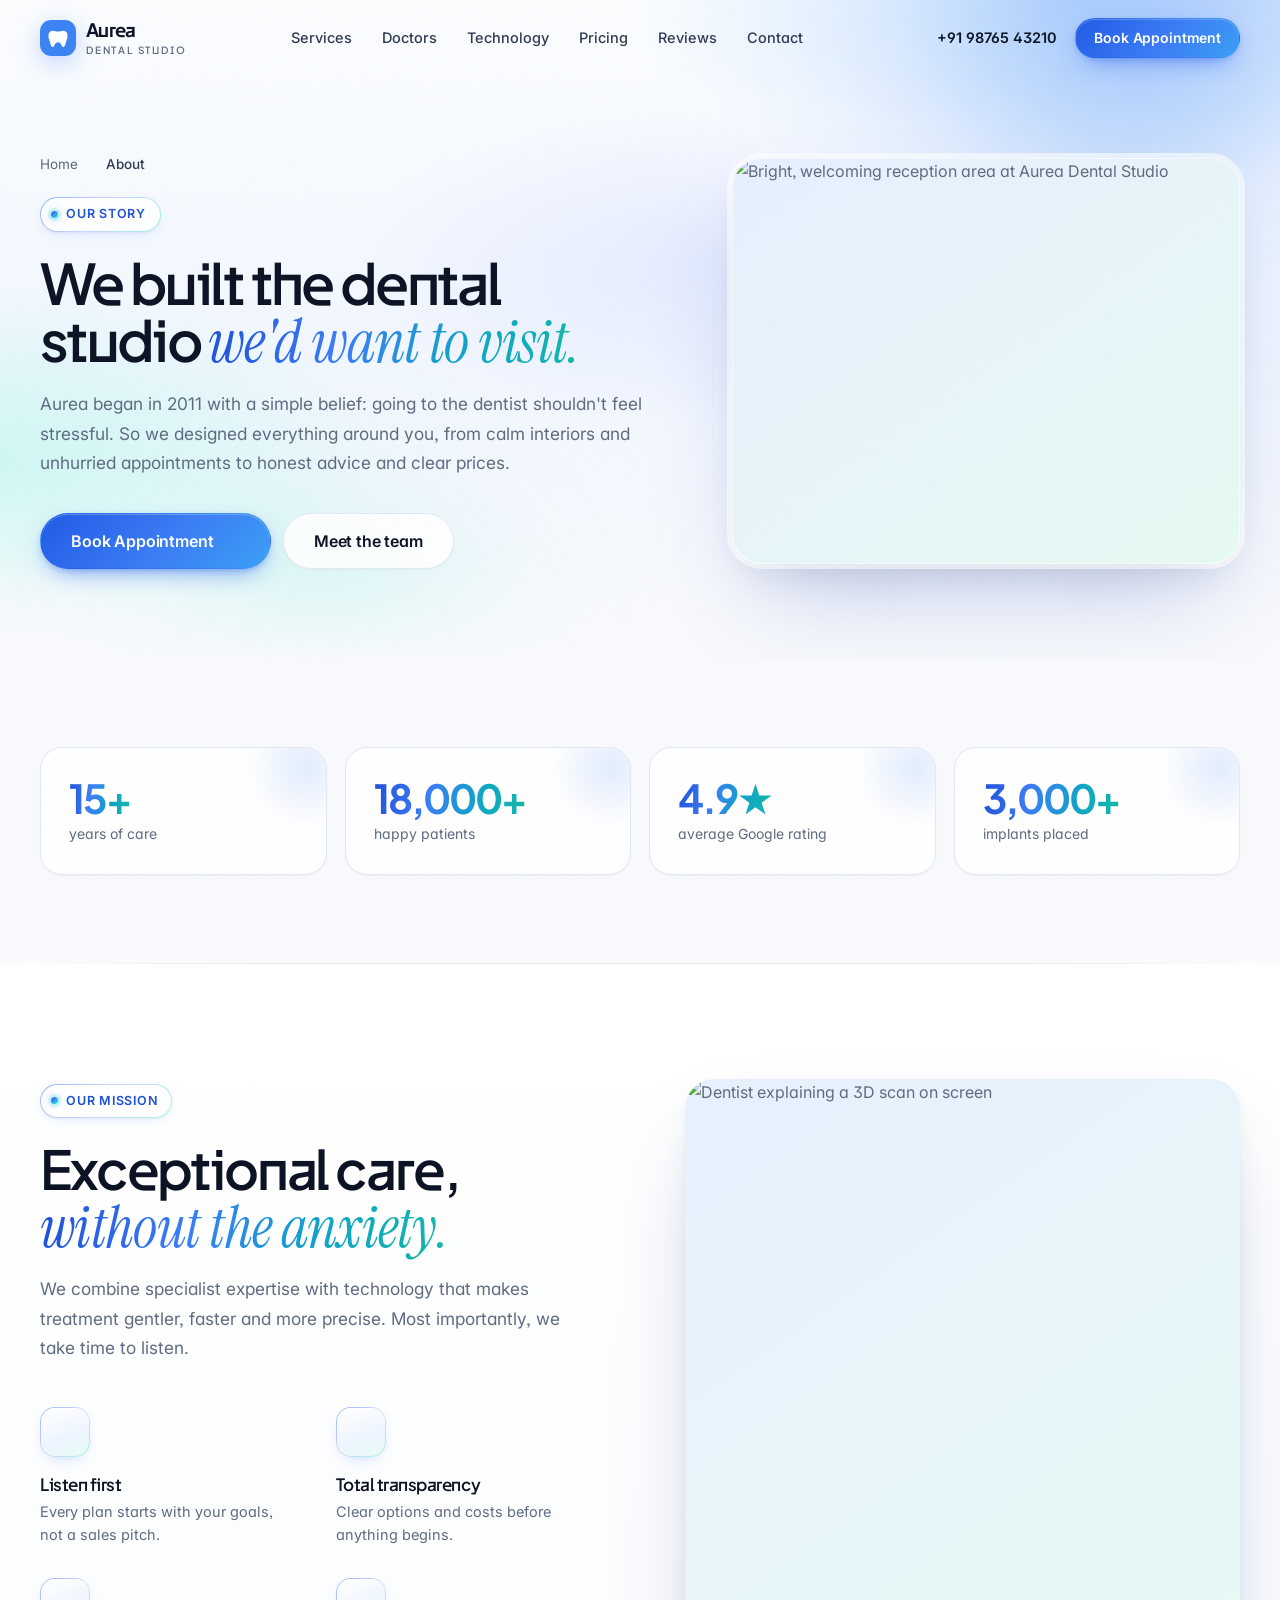
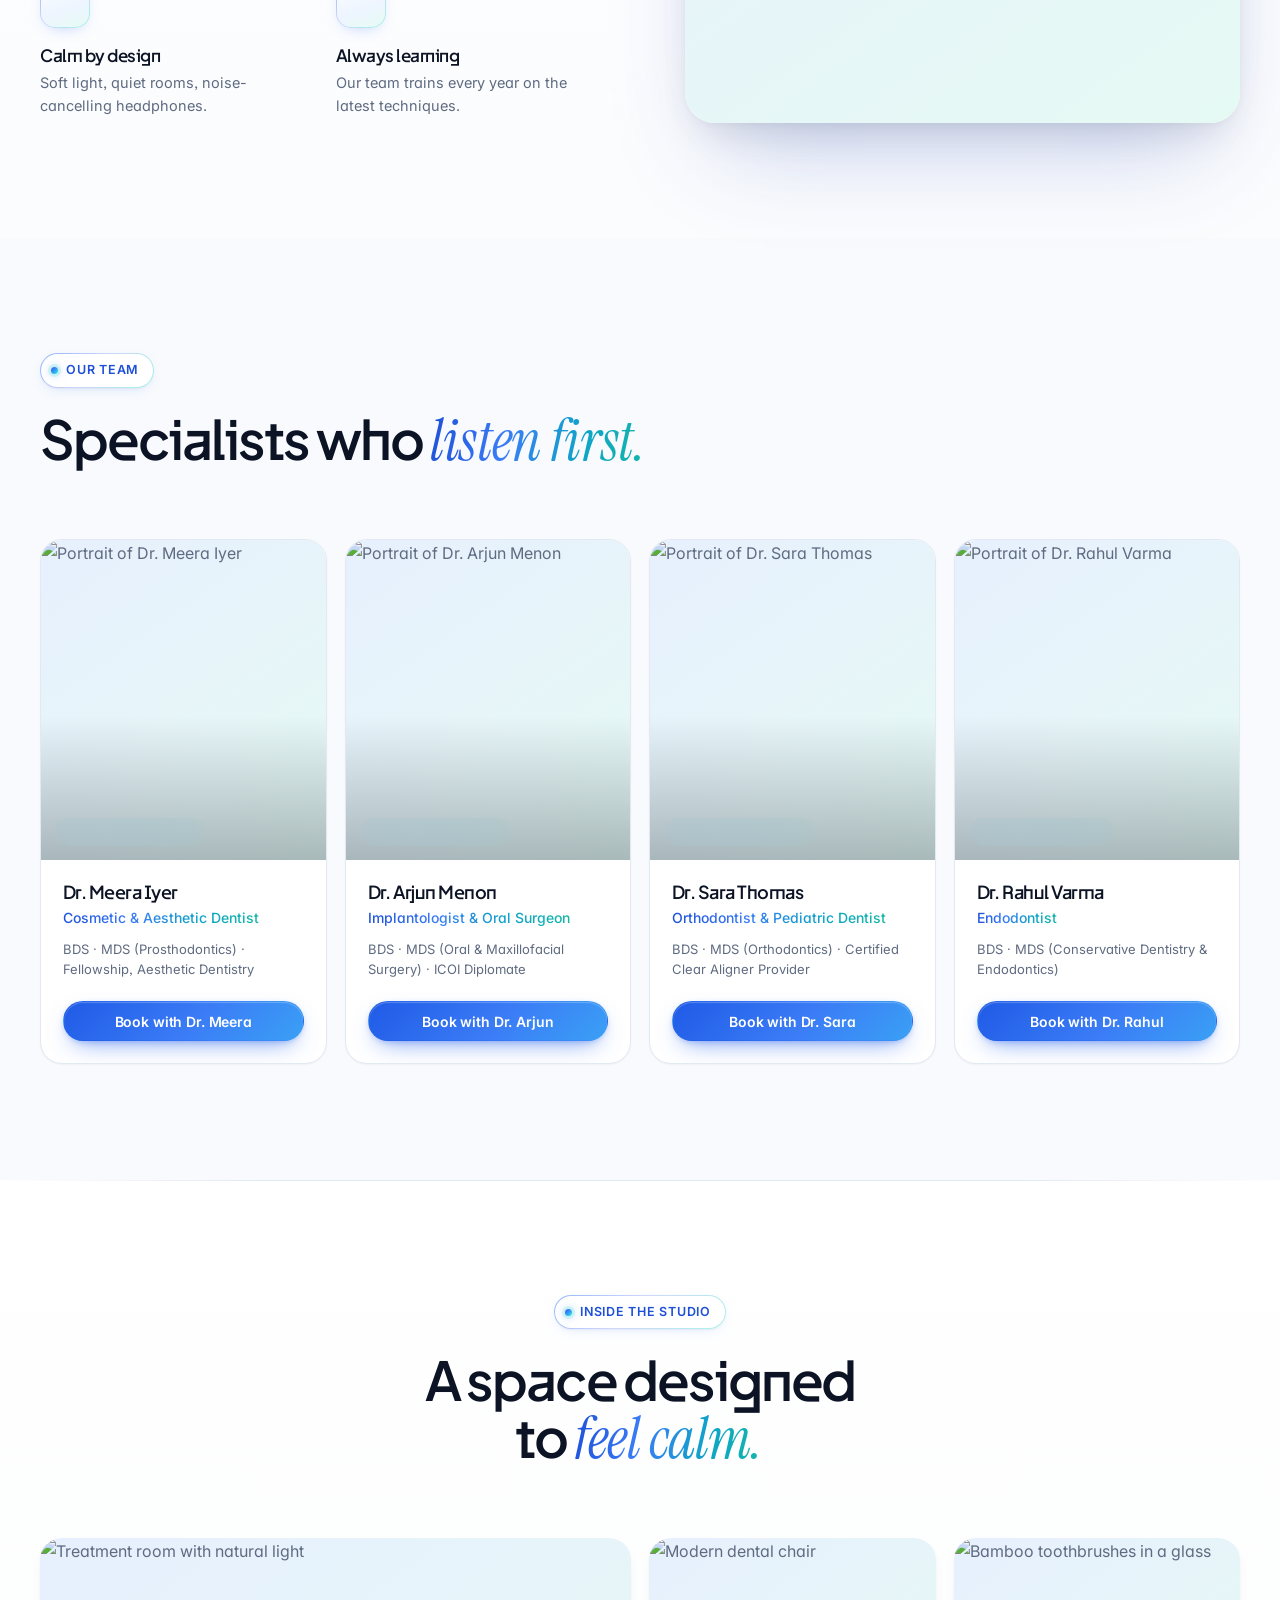
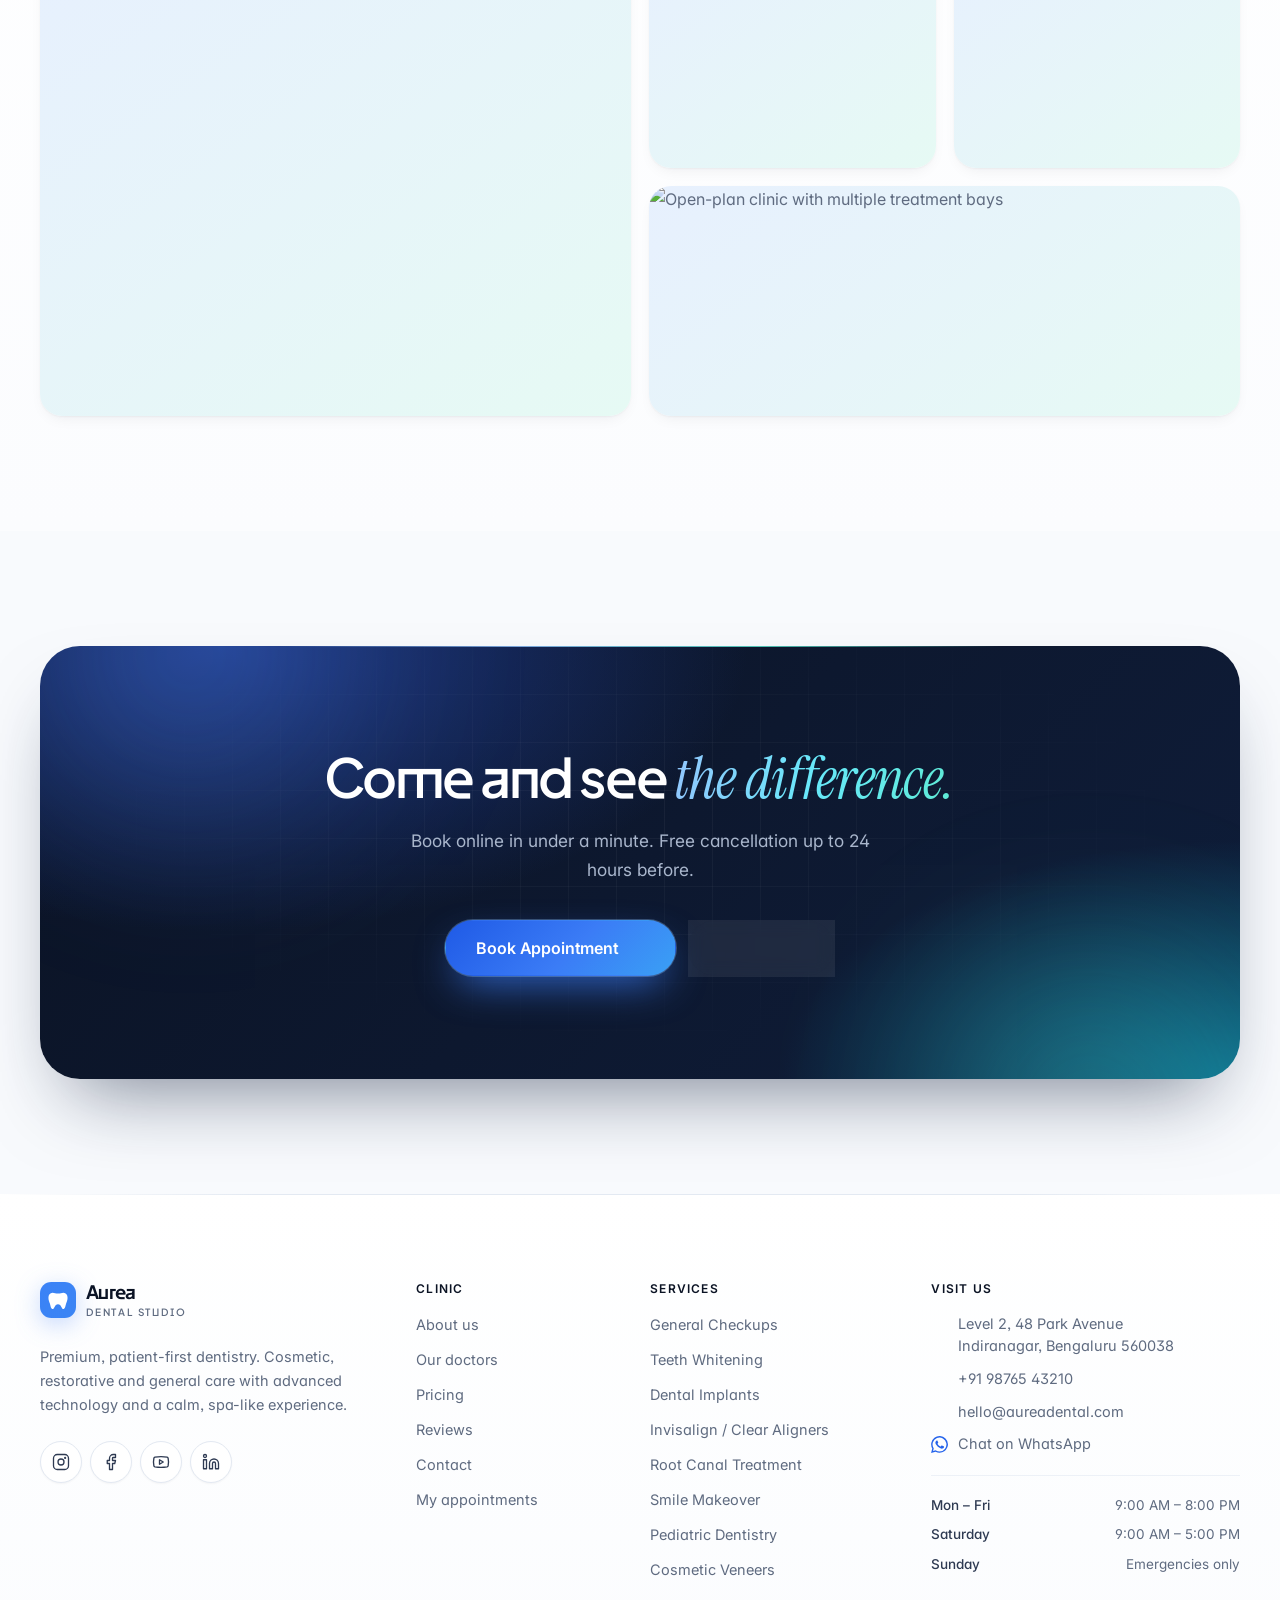
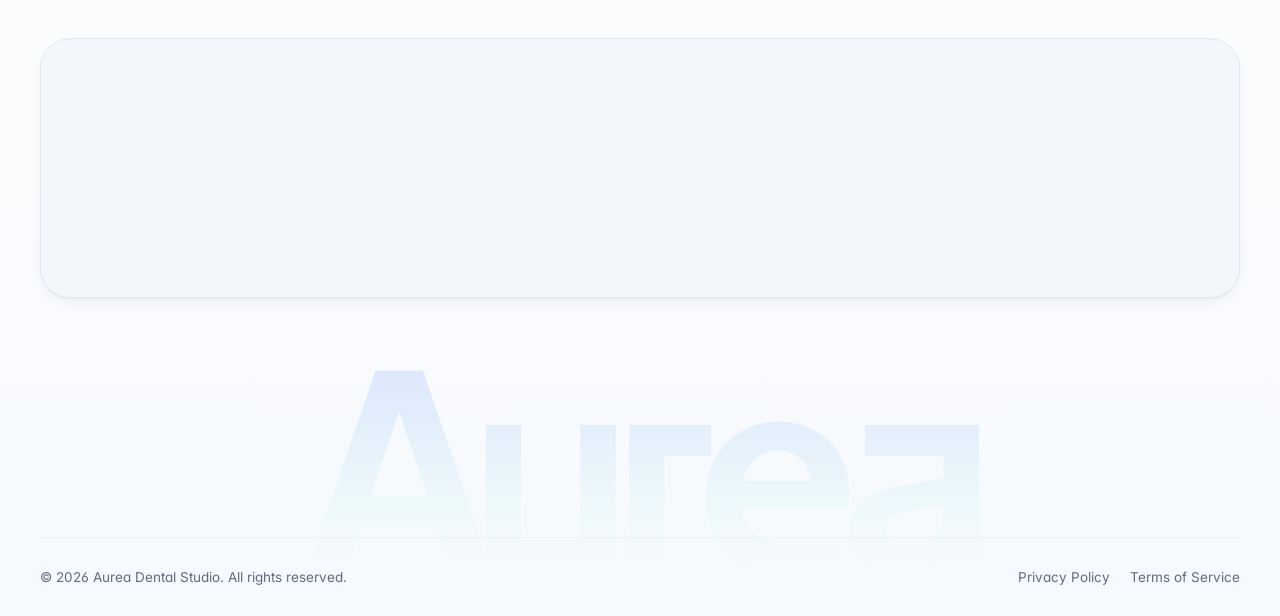
==== about.html @ 1ade55c6 "Initial commit: dental clinic website Co-Authored-By: Claude Opus 5.5 <noreply@anthropic.com>" ====
<!doctype html>
<html lang="en">
<head>
  <meta charset="utf-8">
  <meta name="viewport" content="width=device-width, initial-scale=1, viewport-fit=cover">
  <title>About Us · Aurea Dental Studio</title>
  <meta name="description" content="The story, mission and team behind Aurea Dental Studio: premium, patient-first dentistry in a calm, modern space.">
  <meta name="theme-color" content="#FAFBFC">
  <link rel="canonical" href="https://www.aureadental.com/about.html">
  <meta property="og:type" content="website">
  <meta property="og:site_name" content="Aurea Dental Studio">
  <meta property="og:title" content="About Us · Aurea Dental Studio">
  <meta property="og:description" content="The story, mission and team behind Aurea Dental Studio: premium, patient-first dentistry in a calm, modern space.">
  <meta property="og:image" content="https://images.unsplash.com/photo-1629909613654-28e377c37b09?auto=format&fit=crop&w=1200&h=630&q=70">
  <meta name="twitter:card" content="summary_large_image">
  <link rel="icon" href="assets/img/favicon.svg" type="image/svg+xml">
  <link rel="preconnect" href="https://fonts.googleapis.com">
  <link rel="preconnect" href="https://fonts.gstatic.com" crossorigin>
  <link rel="preconnect" href="https://images.unsplash.com">
  <link href="https://fonts.googleapis.com/css2?family=Inter:wght@400;500;600&family=Instrument+Serif:ital@0;1&family=Plus+Jakarta+Sans:wght@500;600;700&display=swap" rel="stylesheet">
  <link rel="stylesheet" href="assets/css/styles.css">
  <script defer src="https://unpkg.com/lucide@1.50.0/dist/umd/lucide.min.js"></script>
  <script defer src="assets/js/data.js"></script>
  <script defer src="assets/js/site.js"></script>
  <script defer src="assets/js/components.js"></script>
  <script defer src="assets/js/pages.js"></script>
</head>
<body data-page="about">
  <a class="skip-link" href="#main">Skip to content</a>
  <header id="site-header"></header>
  <main id="main">
    <section class="page-hero">
      <div class="orb orb--blue" aria-hidden="true"></div><div class="orb orb--mint" aria-hidden="true"></div>
      <div class="container page-hero__grid">
        <div>
          <nav class="crumbs" aria-label="Breadcrumb"><a href="index.html">Home</a><i data-lucide="chevron-right" aria-hidden="true"></i><span aria-current="page">About</span></nav>
          <span class="eyebrow">Our story</span>
          <h1 class="h1" style="font-size:clamp(2.25rem,4.6vw,3.5rem)">We built the dental studio <span class="serif">we'd want to visit.</span></h1>
          <p class="lead">Aurea began in 2011 with a simple belief: going to the dentist shouldn't feel stressful. So we designed everything around you, from calm interiors and unhurried appointments to honest advice and clear prices.</p>
          <div class="hero__ctas"><a class="btn btn--primary btn--lg" href="book.html">Book Appointment <i data-lucide="arrow-right" aria-hidden="true"></i></a><a class="btn btn--secondary btn--lg" href="#team">Meet the team</a></div>
        </div>
        <div class="frame"><img src="https://images.unsplash.com/photo-1519494026892-80bbd2d6fd0d?auto=format&fit=crop&w=1000&h=800&q=70" alt="Bright, welcoming reception area at Aurea Dental Studio" width="1000" height="800"></div>
      </div>
    </section>

    <section class="section section--tight">
      <div class="container">
        <div class="stats">
          <div class="card stat" data-reveal><b data-count="15" data-suffix="+">15+</b><span>years of care</span></div>
          <div class="card stat" data-reveal style="--d:1"><b data-count="18000" data-suffix="+">18,000+</b><span>happy patients</span></div>
          <div class="card stat" data-reveal style="--d:2"><b>4.9★</b><span>average Google rating</span></div>
          <div class="card stat" data-reveal style="--d:3"><b data-count="3000" data-suffix="+">3,000+</b><span>implants placed</span></div>
        </div>
      </div>
    </section>

    <section class="section section--white">
      <div class="container split">
        <div>
          <span class="eyebrow" data-reveal>Our mission</span>
          <h2 class="h2" data-reveal style="--d:1">Exceptional care, <em class="serif">without the anxiety.</em></h2>
          <p class="lead" data-reveal style="--d:2">We combine specialist expertise with technology that makes treatment gentler, faster and more precise. Most importantly, we take time to listen.</p>
          <div class="features">
            <div class="feature" data-reveal style="--d:1"><span class="icon-tile"><i data-lucide="ear" aria-hidden="true"></i></span><h3>Listen first</h3><p>Every plan starts with your goals, not a sales pitch.</p></div>
            <div class="feature" data-reveal style="--d:2"><span class="icon-tile"><i data-lucide="eye" aria-hidden="true"></i></span><h3>Total transparency</h3><p>Clear options and costs before anything begins.</p></div>
            <div class="feature" data-reveal style="--d:3"><span class="icon-tile"><i data-lucide="leaf" aria-hidden="true"></i></span><h3>Calm by design</h3><p>Soft light, quiet rooms, noise-cancelling headphones.</p></div>
            <div class="feature" data-reveal style="--d:4"><span class="icon-tile"><i data-lucide="graduation-cap" aria-hidden="true"></i></span><h3>Always learning</h3><p>Our team trains every year on the latest techniques.</p></div>
          </div>
        </div>
        <div class="split__media" data-reveal>
          <div class="frame"><img src="https://images.unsplash.com/photo-1666214280557-f1b5022eb634?auto=format&fit=crop&w=1000&h=1150&q=70" loading="lazy" alt="Dentist explaining a 3D scan on screen" width="1000" height="1150"></div>
        </div>
      </div>
    </section>

    <section class="section" id="team">
      <div class="container">
        <div class="section-head"><span class="eyebrow" data-reveal>Our team</span><h2 class="h2" data-reveal>Specialists who <em class="serif">listen first.</em></h2></div>
        <div class="doctors-grid" id="team-grid"></div>
      </div>
    </section>

    <section class="section section--white">
      <div class="container">
        <div class="section-head section-head--center"><span class="eyebrow" data-reveal>Inside the studio</span><h2 class="h2" data-reveal>A space designed to <em class="serif">feel calm.</em></h2></div>
        <div class="gallery">
          <div class="frame g-wide g-tall" data-reveal><img src="https://images.unsplash.com/photo-1629909613654-28e377c37b09?auto=format&fit=crop&w=1000&h=900&q=70" loading="lazy" alt="Treatment room with natural light"></div>
          <div class="frame" data-reveal style="--d:1"><img src="https://images.unsplash.com/photo-1598256989800-fe5f95da9787?auto=format&fit=crop&w=600&h=500&q=70" loading="lazy" alt="Modern dental chair"></div>
          <div class="frame" data-reveal style="--d:2"><img src="https://images.unsplash.com/photo-1607613009820-a29f7bb81c04?auto=format&fit=crop&w=600&h=500&q=70" loading="lazy" alt="Bamboo toothbrushes in a glass"></div>
          <div class="frame g-wide" data-reveal style="--d:1"><img src="https://images.unsplash.com/photo-1445527815219-ecbfec67492e?auto=format&fit=crop&w=1000&h=500&q=70" loading="lazy" alt="Open-plan clinic with multiple treatment bays"></div>
        </div>
      </div>
    </section>

    <section class="section">
      <div class="container">
        <div class="cta-banner" data-reveal>
          <div class="orb orb--blue" aria-hidden="true"></div><div class="orb orb--mint" aria-hidden="true"></div>
          <h2 class="h2">Come and see <em class="serif">the difference.</em></h2>
          <p class="lead">Book online in under a minute. Free cancellation up to 24 hours before.</p>
          <div class="cta-banner__actions"><a class="btn btn--primary btn--lg" href="book.html">Book Appointment <i data-lucide="arrow-right" aria-hidden="true"></i></a><a class="btn btn--secondary btn--lg" href="contact.html">Contact us</a></div>
        </div>
      </div>
    </section>
  </main>

  <footer id="site-footer"></footer>
</body>
</html>
---- assets/css/styles.css ----
/* ==========================================================================
   Aurea Dental Studio — Design system v2
   1. Tokens  2. Base  3. Layout  4. Components  5. Sections
   6. Sub-pages  7. Booking  8. Motion & utilities  9. Responsive
   ========================================================================== */

/* 1. Tokens ---------------------------------------------------------------- */
@property --angle { syntax: "<angle>"; inherits: false; initial-value: 0deg; }

:root {
  /* Neutrals: cool, slightly blue-tinted for a clinical-but-warm feel */
  --bg: #f8fafd;
  --surface: #ffffff;
  --surface-2: #f3f6fb;
  --surface-3: #eef3fa;
  --ink: #0b1324;
  --ink-2: #2e3a52;
  --muted: #5f6b80;
  --subtle: #94a0b4;
  --line: #e3e9f2;
  --line-2: #edf1f7;

  /* Brand */
  --blue-50: #eff5ff;
  --blue-100: #dce8ff;
  --blue-200: #bcd4fe;
  --blue-400: #5f9bfa;
  --blue-500: #3b7cf6;
  --blue-600: #2563eb;
  --blue-700: #1d4fd8;
  --indigo-400: #818cf8;
  --cyan-400: #22d3ee;
  --mint-100: #d1faf0;
  --mint-200: #a7f3e4;
  --mint-300: #5eead4;
  --mint-500: #14b8a6;
  --mint-700: #0f766e;
  --amber: #f5a524;
  --danger: #dc2626;
  --success: #059669;

  --primary: var(--blue-600);
  --primary-hover: var(--blue-700);
  --ring: 0 0 0 4px rgba(59, 124, 246, 0.2);

  /* Gradients */
  --grad-brand: linear-gradient(135deg, #2563eb 0%, #3b7cf6 35%, #22c3ee 72%, #5eead4 100%);
  --grad-text: linear-gradient(100deg, #1d4fd8 0%, #3b7cf6 35%, #0ea5c6 70%, #14b8a6 100%);
  --grad-btn: linear-gradient(135deg, #1f5ae6 0%, #3b7cf6 55%, #3aa0f5 100%);
  --grad-ring: linear-gradient(135deg, rgba(59, 124, 246, 0.55), rgba(129, 140, 248, 0.35) 45%, rgba(94, 234, 212, 0.55));
  --grad-mesh:
    radial-gradient(60% 50% at 85% 0%, rgba(147, 197, 253, 0.45) 0%, transparent 60%),
    radial-gradient(50% 45% at 0% 70%, rgba(153, 246, 228, 0.4) 0%, transparent 60%),
    radial-gradient(40% 35% at 55% 40%, rgba(199, 210, 254, 0.35) 0%, transparent 70%),
    linear-gradient(180deg, #fbfdff 0%, #f2f7ff 55%, #f8fafd 100%);
  --grad-wash: linear-gradient(180deg, rgba(239, 245, 255, 0.85) 0%, rgba(240, 253, 249, 0.5) 100%);
  --grad-ink: radial-gradient(80% 120% at 15% 0%, #1e3a8a 0%, transparent 55%), radial-gradient(70% 100% at 100% 100%, #0e7490 0%, transparent 55%), linear-gradient(135deg, #0b1324 0%, #0f1d3a 100%);

  /* Type */
  --font-head: "Plus Jakarta Sans", "Inter", system-ui, sans-serif;
  --font-body: "Inter", system-ui, -apple-system, "Segoe UI", sans-serif;
  --font-serif: "Instrument Serif", "Iowan Old Style", Georgia, serif;

  /* Radii */
  --r-xs: 8px;
  --r-sm: 12px;
  --r: 16px;
  --r-lg: 22px;
  --r-xl: 30px;
  --pill: 999px;

  /* Elevation: layered, diffused */
  --sh-xs: 0 1px 2px rgba(11, 19, 36, 0.04);
  --sh-sm: 0 1px 2px rgba(11, 19, 36, 0.04), 0 6px 16px -6px rgba(11, 19, 36, 0.08);
  --sh: 0 1px 2px rgba(11, 19, 36, 0.03), 0 8px 24px -8px rgba(11, 19, 36, 0.08), 0 24px 48px -24px rgba(30, 64, 175, 0.16);
  --sh-lg: 0 2px 6px rgba(11, 19, 36, 0.03), 0 20px 40px -16px rgba(11, 19, 36, 0.12), 0 48px 96px -32px rgba(30, 64, 175, 0.28);
  --sh-blue: 0 1px 1px rgba(255, 255, 255, 0.25) inset, 0 10px 24px -10px rgba(37, 99, 235, 0.7), 0 2px 6px -2px rgba(37, 99, 235, 0.4);
  --sh-inset: inset 0 1px 0 rgba(255, 255, 255, 0.9);

  --ease: cubic-bezier(0.22, 1, 0.36, 1);
  --ease-spring: cubic-bezier(0.34, 1.56, 0.64, 1);
  --t-fast: 160ms;
  --t: 260ms;

  --container: 1200px;
  --gutter: 24px;
  --header-h: 76px;
}

/* 2. Base ------------------------------------------------------------------ */
*, *::before, *::after { box-sizing: border-box; }
html { -webkit-text-size-adjust: 100%; scroll-behavior: smooth; scroll-padding-top: calc(var(--header-h) + 16px); }
html.no-scroll { overflow: hidden; }
body {
  margin: 0;
  font-family: var(--font-body);
  font-size: 16px;
  line-height: 1.65;
  color: var(--muted);
  background: var(--bg);
  -webkit-font-smoothing: antialiased;
  -moz-osx-font-smoothing: grayscale;
  text-rendering: optimizeLegibility;
  font-feature-settings: "cv11", "ss01", "ss03";
  overflow-x: hidden;
}
/* Fine film grain for a tactile, premium surface */
body::before {
  content: "";
  position: fixed; inset: 0; z-index: 999; pointer-events: none;
  opacity: 0.028;
  background-image: url("data:image/svg+xml,%3Csvg xmlns='http://www.w3.org/2000/svg' width='160' height='160'%3E%3Cfilter id='n'%3E%3CfeTurbulence type='fractalNoise' baseFrequency='0.9' numOctaves='2' stitchTiles='stitch'/%3E%3C/filter%3E%3Crect width='100%25' height='100%25' filter='url(%23n)'/%3E%3C/svg%3E");
}
img, svg, iframe { display: block; max-width: 100%; }
img { height: auto; }
a { color: inherit; text-decoration: none; }
button { font: inherit; color: inherit; cursor: pointer; background: none; border: 0; padding: 0; }
input, select, textarea { font: inherit; color: inherit; }
h1, h2, h3, h4 { font-family: var(--font-head); color: var(--ink); margin: 0; font-weight: 600; letter-spacing: -0.028em; line-height: 1.12; text-wrap: balance; }
p { margin: 0; text-wrap: pretty; }
ul { margin: 0; padding: 0; list-style: none; }
address { font-style: normal; }
:focus-visible { outline: 2px solid var(--blue-500); outline-offset: 3px; border-radius: 8px; }
::selection { background: #cfe0ff; color: var(--ink); }
[hidden] { display: none !important; }
[data-lucide], .lucide { width: 1.15em; height: 1.15em; flex: none; }

.skip-link { position: absolute; left: 12px; top: -60px; z-index: 1000; background: var(--ink); color: #fff; padding: 10px 16px; border-radius: var(--pill); transition: top var(--t) var(--ease); }
.skip-link:focus { top: 12px; }
.sr-only { position: absolute; width: 1px; height: 1px; padding: 0; margin: -1px; overflow: hidden; clip: rect(0 0 0 0); white-space: nowrap; border: 0; }

/* Scroll progress */
.scroll-progress { position: fixed; top: 0; left: 0; right: 0; height: 2px; z-index: 60; background: var(--grad-brand); transform-origin: 0 50%; transform: scaleX(var(--p, 0)); pointer-events: none; }

/* 3. Layout ---------------------------------------------------------------- */
.container { width: 100%; max-width: calc(var(--container) + var(--gutter) * 2); margin-inline: auto; padding-inline: var(--gutter); }
.section { padding-block: clamp(72px, 9vw, 120px); position: relative; }
.section--tight { padding-block: clamp(56px, 7vw, 88px); }
.section--wash { background: var(--grad-wash); }
.section--white { background: linear-gradient(180deg, #ffffff 0%, #fbfcfe 100%); }
.section--white::before, .section--wash::before { content: ""; position: absolute; left: 0; right: 0; top: 0; height: 1px; background: linear-gradient(90deg, transparent, var(--line) 20%, var(--line) 80%, transparent); }

.section-head { max-width: 660px; margin-bottom: clamp(44px, 6vw, 72px); }
.section-head--center { margin-inline: auto; text-align: center; }
.section-head--center .lead { margin-inline: auto; max-width: 560px; }
.section-head--row { max-width: none; display: flex; align-items: flex-end; justify-content: space-between; gap: 24px; flex-wrap: wrap; }
.section-head--row > div { max-width: 620px; }

.eyebrow {
  position: relative;
  display: inline-flex; align-items: center; gap: 8px;
  font-size: 12.5px; font-weight: 600; letter-spacing: 0.06em; text-transform: uppercase;
  color: var(--blue-700);
  background: linear-gradient(var(--surface), var(--surface)) padding-box, var(--grad-ring) border-box;
  border: 1px solid transparent;
  padding: 6px 14px 6px 10px; border-radius: var(--pill);
  margin-bottom: 22px;
  box-shadow: var(--sh-xs), 0 4px 14px -6px rgba(59, 124, 246, 0.25);
}
.eyebrow::before { content: ""; width: 7px; height: 7px; border-radius: 50%; background: var(--grad-brand); box-shadow: 0 0 0 3px rgba(94, 234, 212, 0.25), 0 0 10px rgba(59, 124, 246, 0.6); animation: breathe 3s ease-in-out infinite; }

.h1 { font-size: clamp(2.75rem, 6vw, 4.75rem); letter-spacing: -0.048em; line-height: 1.02; font-weight: 600; }
.h2 { font-size: clamp(2.125rem, 4.2vw, 3.375rem); letter-spacing: -0.04em; line-height: 1.06; font-weight: 600; }
.h3 { font-size: 1.25rem; letter-spacing: -0.02em; }
.lead { font-size: clamp(1.0625rem, 1.35vw, 1.1875rem); line-height: 1.7; color: var(--muted); margin-top: 20px; }
.text-grad { background: var(--grad-text); -webkit-background-clip: text; background-clip: text; color: transparent; background-size: 200% 100%; animation: gradientShift 8s ease-in-out infinite alternate; }
/* Editorial serif accent inside sans headlines */
.serif { font-family: var(--font-serif); font-style: italic; font-weight: 400; letter-spacing: -0.012em; font-size: 1.08em; line-height: 0.9; padding-right: 0.04em; }
h1 .serif, h2 .serif { background: var(--grad-text); -webkit-background-clip: text; background-clip: text; color: transparent; }

/* 4. Components ------------------------------------------------------------ */
/* Buttons */
.btn {
  --h: 48px;
  position: relative; isolation: isolate; overflow: hidden;
  display: inline-flex; align-items: center; justify-content: center; gap: 8px;
  height: var(--h); padding-inline: 22px;
  border-radius: var(--pill);
  font-weight: 600; font-size: 15px; letter-spacing: -0.01em; white-space: nowrap;
  border: 1px solid transparent;
  transition: transform var(--t-fast) var(--ease), box-shadow var(--t) var(--ease), background-color var(--t) var(--ease), border-color var(--t) var(--ease), color var(--t) var(--ease);
  -webkit-tap-highlight-color: transparent;
  user-select: none;
}
.btn:active { transform: translateY(1px) scale(0.98); }
.btn svg { width: 18px; height: 18px; transition: transform var(--t) var(--ease); }
.btn:hover svg[data-lucide="arrow-right"], .btn:hover .lucide-arrow-right { transform: translateX(3px); }
.btn--sm { --h: 40px; padding-inline: 18px; font-size: 14px; }
.btn--lg { --h: 56px; padding-inline: 30px; font-size: 16px; }
.btn--block { width: 100%; }
.btn--primary { color: #fff; background: var(--grad-btn); background-color: var(--primary); box-shadow: var(--sh-blue); }
/* Shine sweep */
.btn--primary::after { content: ""; position: absolute; inset: 0; z-index: -1; background: linear-gradient(110deg, transparent 30%, rgba(255, 255, 255, 0.35) 50%, transparent 70%); transform: translateX(-120%); transition: transform 700ms var(--ease); }
.btn--primary:hover::after { transform: translateX(120%); }
.btn--primary::before { content: ""; position: absolute; inset: 0; z-index: -2; border-radius: inherit; background: linear-gradient(135deg, #1d4fd8, #2563eb 60%, #0ea5c6); opacity: 0; transition: opacity var(--t) var(--ease); }
.btn--primary:hover::before { opacity: 1; }
.btn--primary:hover { box-shadow: 0 1px 1px rgba(255, 255, 255, 0.25) inset, 0 16px 32px -12px rgba(37, 99, 235, 0.75), 0 4px 10px -4px rgba(37, 99, 235, 0.45); transform: translateY(-1px); }
.btn--primary:hover:active { transform: translateY(1px) scale(0.98); }
.btn--secondary { color: var(--ink); background: rgba(255, 255, 255, 0.85); border-color: var(--line); box-shadow: var(--sh-xs), var(--sh-inset); -webkit-backdrop-filter: blur(8px); backdrop-filter: blur(8px); }
.btn--secondary:hover { border-color: #c9d5e6; background: #fff; box-shadow: var(--sh-sm); transform: translateY(-1px); }
.btn--soft { color: var(--blue-700); background: var(--blue-50); border-color: var(--blue-100); }
.btn--soft:hover { background: var(--blue-100); }
.btn--ghost { color: var(--ink-2); padding-inline: 14px; }
.btn--ghost:hover { background: var(--surface-2); }
.btn[disabled], .btn[aria-disabled="true"] { opacity: 0.45; pointer-events: none; box-shadow: none; }
.btn .spinner { width: 18px; height: 18px; border: 2px solid rgba(255, 255, 255, 0.4); border-top-color: #fff; border-radius: 50%; animation: spin 0.7s linear infinite; }

.link { display: inline-flex; align-items: center; gap: 6px; color: var(--blue-600); font-weight: 600; font-size: 15px; transition: color var(--t-fast); }
.link:hover { color: var(--blue-700); }
.link svg { transition: transform var(--t) var(--ease); width: 16px; height: 16px; }
.link:hover svg { transform: translateX(3px); }

/* Badges */
.badge { display: inline-flex; align-items: center; gap: 6px; height: 28px; padding-inline: 12px; border-radius: var(--pill); font-size: 12.5px; font-weight: 600; background: var(--surface); color: var(--ink-2); border: 1px solid var(--line); box-shadow: var(--sh-xs); }
.badge svg { width: 14px; height: 14px; }
.badge--blue { background: var(--blue-50); color: var(--blue-700); border-color: var(--blue-100); box-shadow: none; }
.badge--mint { background: #effdf9; color: var(--mint-700); border-color: var(--mint-100); box-shadow: none; }
.stars { color: var(--amber); letter-spacing: 1.5px; font-size: 14px; }

/* Cards: gradient ring + cursor spotlight on hover */
.card {
  position: relative;
  background: var(--surface);
  border: 1px solid var(--line);
  border-radius: var(--r-lg);
  box-shadow: var(--sh-xs), var(--sh-inset);
  transition: transform 400ms var(--ease), box-shadow 400ms var(--ease), border-color var(--t) var(--ease);
}
.card--hover::after {
  content: ""; position: absolute; inset: -1px; border-radius: inherit; padding: 1px; pointer-events: none;
  background: radial-gradient(260px circle at var(--mx, 50%) var(--my, 0%), rgba(59, 124, 246, 0.75), rgba(94, 234, 212, 0.45) 45%, transparent 75%);
  -webkit-mask: linear-gradient(#000 0 0) content-box, linear-gradient(#000 0 0); -webkit-mask-composite: xor;
  mask: linear-gradient(#000 0 0) content-box exclude, linear-gradient(#000 0 0);
  opacity: 0; transition: opacity 400ms var(--ease);
}
.card--hover:hover { transform: translateY(-6px); box-shadow: var(--sh); border-color: transparent; }
.card--hover:hover::after { opacity: 1; }

.icon-tile {
  position: relative;
  display: inline-grid; place-items: center;
  width: 50px; height: 50px; border-radius: 15px;
  color: var(--blue-600);
  background: linear-gradient(160deg, #ffffff 0%, #eef5ff 60%, #e6fbf5 100%) padding-box, var(--grad-ring) border-box;
  border: 1px solid transparent;
  box-shadow: 0 6px 16px -8px rgba(37, 99, 235, 0.35), var(--sh-inset);
  transition: transform 400ms var(--ease-spring);
}
.icon-tile svg { width: 22px; height: 22px; }
.card:hover .icon-tile, .feature:hover .icon-tile { transform: translateY(-2px) rotate(-4deg) scale(1.04); }
.icon-tile--sm { width: 40px; height: 40px; border-radius: 12px; }
.icon-tile--sm svg { width: 19px; height: 19px; }

/* Glass */
.glass {
  background: linear-gradient(135deg, rgba(255, 255, 255, 0.82), rgba(255, 255, 255, 0.6));
  -webkit-backdrop-filter: saturate(180%) blur(18px);
  backdrop-filter: saturate(180%) blur(18px);
  border: 1px solid rgba(255, 255, 255, 0.85);
  box-shadow: var(--sh-lg), var(--sh-inset);
}

/* Orbs */
.orb { position: absolute; border-radius: 50%; filter: blur(80px); pointer-events: none; z-index: 0; animation: drift 22s ease-in-out infinite alternate; }
.orb--blue { background: radial-gradient(circle, rgba(96, 155, 250, 0.55), rgba(96, 155, 250, 0) 70%); }
.orb--mint { background: radial-gradient(circle, rgba(94, 234, 212, 0.5), rgba(94, 234, 212, 0) 70%); animation-delay: -8s; animation-duration: 26s; }
.orb--indigo { background: radial-gradient(circle, rgba(165, 180, 252, 0.45), rgba(165, 180, 252, 0) 70%); animation-delay: -14s; animation-duration: 30s; }

/* Media frame with graceful fallback while loading */
.frame { position: relative; overflow: hidden; border-radius: var(--r-xl); background: linear-gradient(145deg, #e7f0fe, #e6faf4); }
.frame img { width: 100%; height: 100%; object-fit: cover; }

/* Forms */
.field { display: grid; gap: 7px; }
.field__label { font-size: 14px; font-weight: 600; color: var(--ink); }
.field__label .opt { color: var(--muted); font-weight: 400; }
.input, .select, .textarea {
  width: 100%; min-height: 52px; padding: 13px 16px;
  font-size: 16px; color: var(--ink);
  background: var(--surface); border: 1px solid var(--line); border-radius: 14px;
  box-shadow: var(--sh-xs), inset 0 1px 2px rgba(11, 19, 36, 0.03);
  transition: border-color var(--t-fast) var(--ease), box-shadow var(--t-fast) var(--ease), background-color var(--t-fast);
  -webkit-appearance: none; appearance: none;
}
.textarea { min-height: 120px; resize: vertical; line-height: 1.55; }
.input::placeholder, .textarea::placeholder { color: #a3adbf; }
.input:hover, .select:hover, .textarea:hover { border-color: #c9d5e6; }
.input:focus, .select:focus, .textarea:focus { outline: none; border-color: var(--blue-400); box-shadow: var(--ring), var(--sh-xs); }
.field.is-invalid .input, .field.is-invalid .textarea { border-color: #f87171; background: #fffbfb; }
.field.is-invalid .input:focus { box-shadow: 0 0 0 4px rgba(248, 113, 113, 0.18); }
.field__error { display: none; align-items: center; gap: 6px; font-size: 13.5px; color: var(--danger); animation: fadeDown 220ms var(--ease); }
.field__error svg { width: 15px; height: 15px; }
.field.is-invalid .field__error { display: flex; }
.field__hint { font-size: 13px; color: var(--muted); }
.select { background-image: url("data:image/svg+xml,%3Csvg xmlns='http://www.w3.org/2000/svg' width='16' height='16' fill='none' stroke='%235f6b80' stroke-width='2' stroke-linecap='round' stroke-linejoin='round'%3E%3Cpath d='m4 6 4 4 4-4'/%3E%3C/svg%3E"); background-repeat: no-repeat; background-position: right 14px center; padding-right: 40px; }
.phone-group { display: grid; grid-template-columns: 116px 1fr; gap: 8px; }

.segmented { position: relative; display: inline-grid; grid-auto-flow: column; grid-auto-columns: 1fr; padding: 4px; background: var(--surface-2); border: 1px solid var(--line); border-radius: var(--pill); width: 100%; box-shadow: inset 0 1px 2px rgba(11, 19, 36, 0.04); }
.segmented label { position: relative; }
.segmented input { position: absolute; opacity: 0; inset: 0; cursor: pointer; }
.segmented span { display: flex; align-items: center; justify-content: center; gap: 6px; height: 44px; border-radius: var(--pill); font-size: 14.5px; font-weight: 600; color: var(--muted); transition: all var(--t) var(--ease); }
.segmented input:checked + span { background: var(--surface); color: var(--ink); box-shadow: var(--sh-sm), var(--sh-inset); }
.segmented input:checked + span svg { color: var(--blue-600); }
.segmented input:focus-visible + span { box-shadow: var(--ring); }

/* Accordion */
.accordion { display: grid; gap: 12px; }
.acc-item { position: relative; background: var(--surface); border: 1px solid var(--line); border-radius: var(--r-lg); box-shadow: var(--sh-xs); transition: box-shadow var(--t) var(--ease), border-color var(--t) var(--ease), transform var(--t) var(--ease); overflow: hidden; }
.acc-item::before { content: ""; position: absolute; left: 0; top: 18px; bottom: 18px; width: 3px; border-radius: 0 3px 3px 0; background: var(--grad-brand); transform: scaleY(0); transition: transform 360ms var(--ease); }
.acc-item:hover { border-color: #d3deec; }
.acc-item.is-open { box-shadow: var(--sh); border-color: #d3deec; }
.acc-item.is-open::before { transform: scaleY(1); }
.acc-item__h { font-size: inherit; font-weight: inherit; letter-spacing: 0; }
.acc-item__btn { width: 100%; display: flex; align-items: center; justify-content: space-between; gap: 16px; padding: 22px 24px; text-align: left; font-family: var(--font-head); font-size: 16.5px; font-weight: 600; letter-spacing: -0.015em; color: var(--ink); border-radius: var(--r-lg); }
.acc-item__icon { position: relative; width: 32px; height: 32px; flex: none; border-radius: 50%; background: var(--surface-2); border: 1px solid var(--line); transition: background var(--t) var(--ease), transform 400ms var(--ease), border-color var(--t); }
.acc-item__icon::before, .acc-item__icon::after { content: ""; position: absolute; left: 50%; top: 50%; width: 12px; height: 1.75px; border-radius: 2px; background: var(--ink-2); transform: translate(-50%, -50%); transition: transform var(--t) var(--ease), background var(--t); }
.acc-item__icon::after { transform: translate(-50%, -50%) rotate(90deg); }
.acc-item.is-open .acc-item__icon { background: var(--grad-btn); border-color: transparent; transform: rotate(180deg); }
.acc-item.is-open .acc-item__icon::before, .acc-item.is-open .acc-item__icon::after { background: #fff; }
.acc-item.is-open .acc-item__icon::after { transform: translate(-50%, -50%) rotate(0deg); }
.acc-item__panel { display: grid; grid-template-rows: 0fr; transition: grid-template-rows 360ms var(--ease); }
.acc-item.is-open .acc-item__panel { grid-template-rows: 1fr; }
.acc-item__panel > div { overflow: hidden; }
.acc-item__panel p { padding: 0 24px 24px; max-width: 64ch; opacity: 0; transform: translateY(-4px); transition: opacity 300ms var(--ease) 60ms, transform 300ms var(--ease) 60ms; }
.acc-item.is-open .acc-item__panel p { opacity: 1; transform: none; }

/* 5. Sections -------------------------------------------------------------- */
/* Header: transparent at top, floating glass pill on scroll */
.header { position: sticky; top: 0; z-index: 50; height: var(--header-h); }
.header__inner { position: relative; isolation: isolate; height: 100%; display: flex; align-items: center; justify-content: space-between; gap: 24px; transition: padding var(--t) var(--ease); }
.header__inner::before {
  content: ""; position: absolute; z-index: -1; inset: 10px calc(var(--gutter) - 14px); border-radius: var(--pill);
  background: rgba(255, 255, 255, 0.72);
  -webkit-backdrop-filter: saturate(180%) blur(20px); backdrop-filter: saturate(180%) blur(20px);
  border: 1px solid rgba(227, 233, 242, 0.9);
  box-shadow: 0 10px 30px -12px rgba(11, 19, 36, 0.14), var(--sh-inset);
  opacity: 0; transform: translateY(-6px) scale(0.98);
  transition: opacity 320ms var(--ease), transform 320ms var(--ease);
}
.header.is-scrolled .header__inner::before { opacity: 1; transform: none; }
.logo { display: inline-flex; align-items: center; gap: 10px; flex: none; }
.logo__mark svg { width: 36px; height: 36px; filter: drop-shadow(0 6px 12px rgba(59, 124, 246, 0.3)); transition: transform 500ms var(--ease-spring); }
.logo:hover .logo__mark svg { transform: rotate(-8deg) scale(1.05); }
.logo__text { display: flex; flex-direction: column; font-family: var(--font-head); font-weight: 700; font-size: 18.5px; letter-spacing: -0.035em; color: var(--ink); line-height: 1; }
.logo__sub { font-size: 10px; font-weight: 600; letter-spacing: 0.18em; text-transform: uppercase; color: var(--muted); margin-top: 5px; }
.nav__list { display: flex; gap: 2px; }
.nav__link { position: relative; display: block; padding: 8px 14px; font-size: 14.5px; font-weight: 500; color: var(--ink-2); border-radius: var(--pill); transition: color var(--t-fast), background-color var(--t-fast); }
.nav__link::after { content: ""; position: absolute; left: 50%; bottom: 3px; width: 4px; height: 4px; border-radius: 50%; background: var(--grad-brand); transform: translateX(-50%) scale(0); transition: transform var(--t) var(--ease-spring); }
.nav__link:hover, .nav__link.is-active { color: var(--ink); background: rgba(227, 233, 242, 0.55); }
.nav__link:hover::after, .nav__link.is-active::after { transform: translateX(-50%) scale(1); }
.header__actions { display: flex; align-items: center; gap: 14px; }
.header__phone { display: inline-flex; align-items: center; gap: 8px; font-size: 14.5px; font-weight: 600; color: var(--ink); padding: 8px 4px; transition: color var(--t-fast); }
.header__phone svg { width: 16px; height: 16px; color: var(--blue-600); }
.header__phone:hover { color: var(--blue-600); }
.menu-toggle { display: none; width: 44px; height: 44px; place-items: center; border-radius: 50%; border: 1px solid var(--line); background: var(--surface); color: var(--ink); box-shadow: var(--sh-xs); }
.menu-toggle svg { width: 20px; height: 20px; }

/* Mobile sheet */
.sheet { position: fixed; inset: 0; z-index: 100; background: var(--grad-mesh); display: flex; flex-direction: column; opacity: 0; transform: translateY(-10px); transition: opacity var(--t) var(--ease), transform var(--t) var(--ease); }
.sheet.is-open { opacity: 1; transform: none; }
.sheet__top { height: var(--header-h); display: flex; align-items: center; justify-content: space-between; flex: none; }
.sheet .menu-toggle { display: grid; }
.sheet__nav { flex: 1; overflow-y: auto; display: flex; flex-direction: column; padding-top: 12px; }
.sheet__nav a { display: flex; align-items: center; justify-content: space-between; padding: 16px 0; font-family: var(--font-head); font-size: 28px; font-weight: 600; letter-spacing: -0.035em; color: var(--ink); border-bottom: 1px solid rgba(227, 233, 242, 0.8); opacity: 0; transform: translateY(10px); transition: opacity 360ms var(--ease), transform 360ms var(--ease), color var(--t-fast); transition-delay: calc(var(--i) * 35ms + 60ms); }
.sheet__nav a:hover { color: var(--blue-600); }
.sheet__nav a svg { width: 22px; height: 22px; color: var(--subtle); }
.sheet.is-open .sheet__nav a { opacity: 1; transform: none; }
.sheet__bottom { flex: none; display: grid; gap: 12px; padding-top: 16px; padding-bottom: max(20px, env(safe-area-inset-bottom)); }
.sheet__contact { display: grid; grid-template-columns: 1fr 1fr; gap: 10px; }
.sheet__contact svg { width: 18px; height: 18px; }
.sheet__note { display: flex; align-items: center; justify-content: center; gap: 6px; font-size: 13.5px; }
.sheet__note svg { width: 15px; height: 15px; }

/* Hero */
.hero { position: relative; overflow: hidden; margin-top: calc(var(--header-h) * -1); padding-top: calc(var(--header-h) + clamp(40px, 7vw, 88px)); padding-bottom: clamp(72px, 10vw, 128px); background: var(--grad-mesh); }
.hero::after { content: ""; position: absolute; inset: auto 0 0; height: 160px; background: linear-gradient(180deg, transparent, var(--bg)); pointer-events: none; }
.hero__grid-bg { position: absolute; inset: 0; background-image: linear-gradient(rgba(100, 116, 139, 0.08) 1px, transparent 1px), linear-gradient(90deg, rgba(100, 116, 139, 0.08) 1px, transparent 1px); background-size: 64px 64px; mask-image: radial-gradient(ellipse 65% 60% at 50% 25%, #000 25%, transparent 75%); -webkit-mask-image: radial-gradient(ellipse 65% 60% at 50% 25%, #000 25%, transparent 75%); pointer-events: none; }
.hero .orb--blue { width: 620px; height: 620px; top: -220px; right: -120px; }
.hero .orb--mint { width: 480px; height: 480px; bottom: -160px; left: -160px; }
.hero .orb--indigo { width: 380px; height: 380px; top: 25%; left: 38%; }
.hero__inner { position: relative; z-index: 1; display: grid; grid-template-columns: 1.08fr 0.92fr; gap: clamp(40px, 6vw, 88px); align-items: center; }
.hero__copy .lead { max-width: 520px; font-size: clamp(1.0625rem, 1.4vw, 1.25rem); }
.hero__ctas { display: flex; flex-wrap: wrap; gap: 12px; margin-top: 36px; }
.hero__micro { display: flex; align-items: center; gap: 6px; margin-top: 18px; font-size: 13.5px; }
.hero__micro svg { width: 15px; height: 15px; color: var(--mint-500); }
.trust-row { display: flex; flex-wrap: wrap; gap: 16px 32px; margin-top: 44px; padding-top: 30px; border-top: 1px solid rgba(203, 213, 225, 0.6); }
.trust-item { display: flex; align-items: center; gap: 12px; }
.trust-item__val { font-family: var(--font-head); font-size: 24px; font-weight: 700; color: var(--ink); letter-spacing: -0.035em; line-height: 1.1; font-variant-numeric: tabular-nums; }
.trust-item__label { font-size: 13px; line-height: 1.35; }
.trust-item + .trust-item { padding-left: 32px; border-left: 1px solid var(--line); }
.g-badge { width: 42px; height: 42px; border-radius: 13px; display: grid; place-items: center; background: var(--surface); border: 1px solid var(--line); box-shadow: var(--sh-sm), var(--sh-inset); }
.g-badge svg { width: 20px; height: 20px; }

.hero__visual { position: relative; transform: translateY(var(--parallax, 0)); will-change: transform; }
.hero__visual::before { content: ""; position: absolute; inset: -14px; border-radius: 44px; background: conic-gradient(from var(--angle), rgba(59, 124, 246, 0.35), rgba(129, 140, 248, 0.2), rgba(94, 234, 212, 0.4), rgba(59, 124, 246, 0.35)); filter: blur(24px); opacity: 0.7; animation: spinAngle 12s linear infinite; z-index: -1; }
.hero__visual .frame { aspect-ratio: 4 / 4.6; border-radius: 34px; box-shadow: var(--sh-lg); border: 1px solid rgba(255, 255, 255, 0.9); outline: 6px solid rgba(255, 255, 255, 0.55); outline-offset: -1px; }
.hero__visual .frame img { transform: scale(1.04); transition: transform 1.6s var(--ease); }
.hero__visual:hover .frame img { transform: scale(1.08); }
.float-card { position: absolute; z-index: 2; display: flex; align-items: center; gap: 12px; padding: 14px 18px 14px 14px; border-radius: 20px; animation: float 7s ease-in-out infinite; }
.float-card strong { display: block; font-family: var(--font-head); font-size: 15px; font-weight: 600; color: var(--ink); letter-spacing: -0.015em; }
.float-card small { display: block; font-size: 12.5px; line-height: 1.35; }
.float-card--a { left: -36px; bottom: 14%; }
.float-card--b { right: -26px; top: 9%; animation-delay: -3.5s; }
.live-dot { position: relative; width: 10px; height: 10px; border-radius: 50%; background: #10b981; flex: none; margin-inline: 4px; box-shadow: 0 0 10px rgba(16, 185, 129, 0.6); }
.live-dot::after { content: ""; position: absolute; inset: -4px; border-radius: 50%; border: 2px solid #10b981; opacity: 0.4; animation: pulse 2s ease-out infinite; }

/* Logo strip: infinite marquee */
.logos { padding-block: 44px 8px; }
.logos + .section { padding-top: clamp(64px, 8vw, 104px); }
.logos__label { text-align: center; font-size: 12.5px; font-weight: 600; letter-spacing: 0.08em; text-transform: uppercase; color: var(--subtle); margin-bottom: 26px; }
.logos__viewport { overflow: hidden; mask-image: linear-gradient(90deg, transparent, #000 12%, #000 88%, transparent); -webkit-mask-image: linear-gradient(90deg, transparent, #000 12%, #000 88%, transparent); }
.logos__track { display: flex; width: max-content; gap: 56px; animation: marquee 38s linear infinite; }
.logos__viewport:hover .logos__track { animation-play-state: paused; }
.logos__item { display: inline-flex; align-items: center; gap: 9px; font-family: var(--font-head); font-weight: 700; font-size: 16px; letter-spacing: -0.025em; color: #9aa6b9; white-space: nowrap; transition: color var(--t); }
.logos__item:hover { color: var(--ink-2); }
.logos__item svg { width: 20px; height: 20px; }

/* Services */
.services-grid { display: grid; grid-template-columns: repeat(4, 1fr); gap: 18px; }
.service-card { padding: 28px; display: flex; flex-direction: column; gap: 14px; overflow: hidden; isolation: isolate; }
.service-card::before { content: ""; position: absolute; inset: 0; z-index: -1; background: radial-gradient(320px circle at var(--mx, 50%) var(--my, 0%), rgba(191, 219, 254, 0.55), transparent 55%), radial-gradient(100% 80% at 0% 100%, rgba(167, 243, 228, 0.25), transparent 55%); opacity: 0; transition: opacity 400ms var(--ease); }
.service-card:hover::before, .service-card:focus-within::before { opacity: 1; }
.service-card h3 { font-size: 18px; margin-top: 8px; }
.service-card p { font-size: 14.5px; line-height: 1.6; flex: 1; }
.service-card__meta { display: flex; align-items: center; justify-content: space-between; gap: 8px; padding-top: 16px; border-top: 1px dashed var(--line); font-size: 13.5px; }
.service-card__meta b { color: var(--ink); font-weight: 600; }
.service-card .link { font-size: 14px; }
.stretched::after { content: ""; position: absolute; inset: 0; z-index: 1; }
.service-card .btn-book { position: relative; z-index: 2; }

/* Why us */
.split { display: grid; grid-template-columns: 1fr 1fr; gap: clamp(48px, 7vw, 104px); align-items: center; }
.split__media { position: relative; }
.split__media .frame { aspect-ratio: 5 / 5.8; box-shadow: var(--sh-lg); }
.split__media::before { content: ""; position: absolute; inset: 8% -6% -6% 8%; border-radius: var(--r-xl); background: var(--grad-brand); opacity: 0.16; filter: blur(2px); z-index: -1; }
.split__stat { position: absolute; right: -24px; bottom: 36px; padding: 20px 22px; border-radius: 22px; display: flex; gap: 14px; align-items: center; max-width: 270px; animation: float 8s ease-in-out infinite; }
.split__stat .num { font-family: var(--font-head); font-size: 34px; font-weight: 700; letter-spacing: -0.05em; line-height: 1; background: var(--grad-text); -webkit-background-clip: text; background-clip: text; color: transparent; }
.split__stat p { font-size: 13px; line-height: 1.4; }
.features { display: grid; grid-template-columns: 1fr 1fr; gap: 32px 36px; margin-top: 44px; }
.feature h3 { font-size: 17px; margin: 18px 0 6px; }
.feature p { font-size: 14.5px; line-height: 1.6; }

/* Bento */
.bento { display: grid; grid-template-columns: repeat(6, 1fr); grid-auto-rows: 230px; gap: 18px; }
.bento__card { position: relative; overflow: hidden; border-radius: var(--r-xl); border: 1px solid var(--line); background: var(--surface); padding: 28px; display: flex; flex-direction: column; justify-content: flex-end; isolation: isolate; box-shadow: var(--sh-xs); transition: transform 450ms var(--ease), box-shadow 450ms var(--ease); }
.bento__card::after { content: ""; position: absolute; inset: 0; z-index: -1; pointer-events: none; background: radial-gradient(360px circle at var(--mx, 50%) var(--my, 50%), rgba(255, 255, 255, 0.55), transparent 60%); opacity: 0; transition: opacity 400ms var(--ease); }
.bento__card:hover { transform: translateY(-4px); box-shadow: var(--sh-lg); }
.bento__card:hover::after { opacity: 1; }
.bento__card h3 { font-size: 20px; letter-spacing: -0.025em; }
.bento__card p { font-size: 14.5px; margin-top: 6px; max-width: 38ch; line-height: 1.55; }
.bento__card .icon-tile { margin-bottom: auto; }
.bento__card--img { color: #e2e8f0; border-color: transparent; }
.bento__card--img img { position: absolute; inset: 0; width: 100%; height: 100%; object-fit: cover; z-index: -2; transition: transform 900ms var(--ease); }
.bento__card--img:hover img { transform: scale(1.06); }
.bento__card--img::before { content: ""; position: absolute; inset: 0; z-index: -1; background: linear-gradient(180deg, rgba(11, 19, 36, 0) 25%, rgba(11, 19, 36, 0.55) 60%, rgba(11, 19, 36, 0.9) 100%); }
.bento__card--img::after { background: radial-gradient(360px circle at var(--mx, 50%) var(--my, 50%), rgba(96, 155, 250, 0.25), transparent 60%); }
.bento__card--img h3 { color: #fff; }
.bento__card--img p { color: rgba(226, 232, 240, 0.92); }
.bento__card--img .badge { position: absolute; top: 20px; left: 20px; background: rgba(255, 255, 255, 0.82); -webkit-backdrop-filter: blur(12px); backdrop-filter: blur(12px); border-color: rgba(255, 255, 255, 0.6); color: var(--ink); }
.bento__card--blue { background: radial-gradient(120% 100% at 100% 0%, #c7dcff 0%, transparent 55%), linear-gradient(150deg, #f4f8ff 0%, #e2edff 100%); border-color: var(--blue-100); }
.bento__card--mint { background: radial-gradient(120% 100% at 0% 0%, #b5f5e6 0%, transparent 55%), linear-gradient(150deg, #f2fdfa 0%, #d8faf1 100%); border-color: var(--mint-100); }
.bento__card--mint .icon-tile { color: var(--mint-700); }
.bento__card--stat .big { font-family: var(--font-head); font-size: clamp(52px, 5.5vw, 72px); font-weight: 700; letter-spacing: -0.06em; line-height: 1; margin-bottom: 8px; background: var(--grad-text); -webkit-background-clip: text; background-clip: text; color: transparent; }
.b-1 { grid-column: span 4; grid-row: span 2; }
.b-2 { grid-column: span 2; grid-row: span 1; }
.b-3 { grid-column: span 2; grid-row: span 1; }
.b-4 { grid-column: span 2; grid-row: span 1; }
.b-5 { grid-column: span 2; }
.b-6 { grid-column: span 2; }

/* Doctors */
.doctors-grid { display: grid; grid-template-columns: repeat(4, 1fr); gap: 18px; }
.doctor-card { overflow: hidden; display: flex; flex-direction: column; }
.doctor-card__photo { aspect-ratio: 4 / 4.5; border-radius: 0; }
.doctor-card__photo::after { content: ""; position: absolute; inset: 0; background: linear-gradient(180deg, transparent 55%, rgba(11, 19, 36, 0.35) 100%); opacity: 0.8; transition: opacity 400ms var(--ease); }
.doctor-card__photo img { transition: transform 900ms var(--ease); }
.doctor-card:hover .doctor-card__photo img { transform: scale(1.06); }
.doctor-card:hover .doctor-card__photo::after { opacity: 1; }
.doctor-card__exp { position: absolute; left: 14px; bottom: 14px; z-index: 1; }
.doctor-card__body { padding: 22px; display: flex; flex-direction: column; gap: 4px; flex: 1; }
.doctor-card__body h3 { font-size: 18px; }
.doctor-card__body h3 a { transition: color var(--t-fast); }
.doctor-card__body h3 a:hover { color: var(--blue-600); }
.doctor-card__role { font-size: 14px; font-weight: 500; background: var(--grad-text); -webkit-background-clip: text; background-clip: text; color: transparent; width: fit-content; }
.doctor-card__quals { font-size: 13px; line-height: 1.55; margin-top: 6px; flex: 1; }
.doctor-card__actions { display: flex; gap: 8px; margin-top: 18px; }
.doctor-card__actions .btn { flex: 1; }

/* Before / after */
.compare-wrap { display: grid; grid-template-columns: 1.6fr 1fr; gap: 24px; align-items: stretch; }
.compare { --pos: 50%; position: relative; aspect-ratio: 16 / 10; border-radius: var(--r-xl); overflow: hidden; background: #e7f0fe; box-shadow: var(--sh-lg); user-select: none; touch-action: pan-y; outline: 1px solid rgba(255, 255, 255, 0.7); outline-offset: -1px; }
.compare img { position: absolute; inset: 0; width: 100%; height: 100%; object-fit: cover; pointer-events: none; animation: fadeIn 500ms var(--ease); }
.compare__before { clip-path: inset(0 calc(100% - var(--pos)) 0 0); filter: sepia(0.55) saturate(0.85) brightness(0.9) hue-rotate(-8deg) contrast(0.95); }
.compare__label { position: absolute; top: 16px; z-index: 2; font-size: 12px; font-weight: 600; letter-spacing: 0.04em; text-transform: uppercase; padding: 6px 12px; border-radius: var(--pill); background: rgba(255, 255, 255, 0.82); -webkit-backdrop-filter: blur(10px); backdrop-filter: blur(10px); color: var(--ink); pointer-events: none; box-shadow: var(--sh-sm); }
.compare__label--b { left: 16px; }
.compare__label--a { right: 16px; }
.compare__handle { position: absolute; top: 0; bottom: 0; left: var(--pos); width: 2px; background: linear-gradient(180deg, rgba(255, 255, 255, 0.4), #fff 30%, #fff 70%, rgba(255, 255, 255, 0.4)); transform: translateX(-1px); z-index: 2; pointer-events: none; box-shadow: 0 0 16px rgba(11, 19, 36, 0.3); }
.compare__knob { position: absolute; top: 50%; left: 50%; width: 50px; height: 50px; transform: translate(-50%, -50%); border-radius: 50%; background: rgba(255, 255, 255, 0.92); -webkit-backdrop-filter: blur(8px); backdrop-filter: blur(8px); display: grid; place-items: center; box-shadow: 0 0 0 6px rgba(255, 255, 255, 0.3), var(--sh); color: var(--blue-600); transition: transform var(--t) var(--ease-spring); }
.compare:hover .compare__knob { transform: translate(-50%, -50%) scale(1.08); }
.compare__knob svg { width: 20px; height: 20px; }
.compare input[type="range"] { position: absolute; inset: 0; width: 100%; height: 100%; opacity: 0; cursor: ew-resize; margin: 0; z-index: 3; }
.compare:has(input:focus-visible) .compare__knob { box-shadow: var(--ring), var(--sh); }
.cases { display: flex; flex-direction: column; gap: 10px; min-width: 0; }
.cases__list { display: flex; flex-direction: column; gap: 10px; }
.case-btn { position: relative; display: flex; align-items: center; gap: 14px; text-align: left; padding: 18px 20px; border-radius: var(--r-lg); border: 1px solid var(--line); background: var(--surface); box-shadow: var(--sh-xs); transition: all var(--t) var(--ease); }
.case-btn:hover { border-color: #c9d5e6; transform: translateX(3px); }
.case-btn[aria-selected="true"] { border-color: transparent; background: linear-gradient(135deg, #f5f9ff, #f0fdfa) padding-box, var(--grad-ring) border-box; box-shadow: var(--sh); }
.case-btn__num { width: 36px; height: 36px; border-radius: 11px; display: grid; place-items: center; font-family: var(--font-head); font-weight: 700; font-size: 14px; background: var(--surface-2); color: var(--muted); flex: none; transition: all var(--t); }
.case-btn[aria-selected="true"] .case-btn__num { background: var(--grad-btn); color: #fff; box-shadow: var(--sh-blue); }
.case-btn strong { display: block; font-family: var(--font-head); font-weight: 600; color: var(--ink); font-size: 15.5px; letter-spacing: -0.015em; }
.case-btn small { font-size: 13px; }
.cases__nav { display: flex; gap: 8px; margin-top: auto; padding-top: 8px; align-items: center; }
.cases__nav .note { font-size: 12.5px; margin-left: auto; }
.icon-btn { width: 44px; height: 44px; display: grid; place-items: center; border-radius: 50%; border: 1px solid var(--line); background: var(--surface); color: var(--ink); box-shadow: var(--sh-xs); transition: all var(--t-fast) var(--ease); }
.icon-btn:hover { border-color: #c9d5e6; box-shadow: var(--sh-sm); transform: translateY(-1px); }
.icon-btn:active { transform: scale(0.95); }
.icon-btn svg { width: 18px; height: 18px; }

/* Pricing */
.pricing-grid { display: grid; grid-template-columns: repeat(3, 1fr); gap: 18px; align-items: stretch; }
.price-card { padding: 36px 30px; display: flex; flex-direction: column; }
.price-card h3 { font-size: 18.5px; }
.price-card__blurb { font-size: 14.5px; margin-top: 4px; }
.price-card__price { display: flex; align-items: baseline; gap: 8px; margin: 28px 0 4px; }
.price-card__price small { font-size: 13px; }
.price-card__price b { font-family: var(--font-head); font-size: 44px; font-weight: 700; letter-spacing: -0.05em; color: var(--ink); line-height: 1; font-variant-numeric: tabular-nums; }
.price-card ul { display: grid; gap: 13px; margin: 28px 0 32px; padding-top: 28px; border-top: 1px solid var(--line-2); flex: 1; }
.price-card li { display: flex; gap: 10px; font-size: 14.5px; color: var(--ink-2); line-height: 1.45; }
.price-card li svg { width: 18px; height: 18px; color: var(--mint-500); margin-top: 1px; }
/* Animated conic gradient border on the featured plan */
.price-card--popular {
  border: 1.5px solid transparent;
  background: linear-gradient(var(--surface), var(--surface)) padding-box, conic-gradient(from var(--angle), #5f9bfa, #a5b4fc, #5eead4, #38bdf8, #5f9bfa) border-box;
  box-shadow: var(--sh-lg);
  animation: spinAngle 6s linear infinite;
  transform: translateY(-10px);
}
.price-card--popular:hover { transform: translateY(-14px); }
.price-card--popular::before { content: ""; position: absolute; inset: 0; border-radius: inherit; background: radial-gradient(100% 55% at 50% 0%, rgba(219, 232, 255, 0.75), transparent 70%); pointer-events: none; }
.price-card--popular::after { display: none; }
.price-card--popular > * { position: relative; }
.price-card--popular .price-card__price b { background: var(--grad-text); -webkit-background-clip: text; background-clip: text; color: transparent; }
.price-card__tag { position: absolute !important; top: -14px; left: 50%; transform: translateX(-50%); height: 28px; display: inline-flex; align-items: center; gap: 5px; padding-inline: 14px; border-radius: var(--pill); background: var(--grad-btn); color: #fff; font-size: 12.5px; font-weight: 600; box-shadow: var(--sh-blue); white-space: nowrap; }
.price-card__tag svg { width: 13px; height: 13px; }
.pricing-note { margin-top: 32px; display: flex; flex-wrap: wrap; gap: 16px 36px; justify-content: center; align-items: center; padding: 20px 26px; border-radius: var(--r-lg); background: rgba(255, 255, 255, 0.6); border: 1px dashed #c9d5e6; font-size: 14.5px; text-align: center; }
.pricing-note span { display: inline-flex; align-items: center; gap: 8px; }
.pricing-note svg { width: 18px; height: 18px; color: var(--blue-600); }
.pricing-note b { color: var(--ink); font-weight: 600; }

/* Testimonials */
.rating-badge { display: inline-flex; align-items: center; gap: 14px; padding: 12px 20px 12px 12px; border-radius: var(--r-lg); background: var(--surface); border: 1px solid var(--line); box-shadow: var(--sh); }
.rating-badge__score { font-family: var(--font-head); font-size: 30px; font-weight: 700; color: var(--ink); letter-spacing: -0.045em; line-height: 1; }
.rating-badge small { display: block; font-size: 12.5px; line-height: 1.3; }
.masonry { columns: 3 300px; column-gap: 18px; }
.review { break-inside: avoid; margin: 0 0 18px; padding: 26px; display: flex; flex-direction: column; gap: 18px; transition: transform 400ms var(--ease), box-shadow 400ms var(--ease); }
.review:hover { transform: translateY(-4px); box-shadow: var(--sh); }
.review__quote { font-size: 15.5px; line-height: 1.65; color: var(--ink-2); }
.review__foot { display: flex; align-items: center; gap: 12px; padding-top: 16px; border-top: 1px solid var(--line-2); }
.avatar { width: 42px; height: 42px; border-radius: 50%; object-fit: cover; flex: none; background: var(--grad-brand); display: grid; place-items: center; color: #fff; font-weight: 700; font-size: 15px; font-family: var(--font-head); box-shadow: 0 0 0 2px #fff, 0 0 0 3px var(--blue-100); }
.review__name { font-weight: 600; color: var(--ink); font-size: 14.5px; line-height: 1.3; }
.review__treat { font-size: 13px; }
.review__top { display: flex; justify-content: space-between; align-items: center; }
.review__top svg { width: 22px; height: 22px; }

/* FAQ */
.faq-layout { display: grid; grid-template-columns: 0.8fr 1.2fr; gap: clamp(36px, 7vw, 96px); align-items: start; }
.faq-aside { position: sticky; top: calc(var(--header-h) + 32px); }
.help-card { margin-top: 36px; padding: 24px; display: grid; gap: 14px; background: linear-gradient(160deg, #ffffff, #f4f8ff); }
.help-card strong { font-family: var(--font-head); color: var(--ink); font-size: 16.5px; letter-spacing: -0.015em; }
.help-card .row { display: flex; gap: 8px; flex-wrap: wrap; }
.help-card .btn svg { width: 17px; height: 17px; }

/* CTA banner: deep ink with luminous gradients */
.cta-banner { position: relative; overflow: hidden; border-radius: 40px; padding: clamp(56px, 8vw, 104px) clamp(24px, 6vw, 80px); background: var(--grad-ink); text-align: center; isolation: isolate; box-shadow: 0 40px 80px -32px rgba(15, 29, 58, 0.55); }
.cta-banner::before { content: ""; position: absolute; inset: 0; z-index: -1; background-image: linear-gradient(rgba(255, 255, 255, 0.05) 1px, transparent 1px), linear-gradient(90deg, rgba(255, 255, 255, 0.05) 1px, transparent 1px); background-size: 48px 48px; mask-image: radial-gradient(ellipse 60% 70% at 50% 40%, #000, transparent 80%); -webkit-mask-image: radial-gradient(ellipse 60% 70% at 50% 40%, #000, transparent 80%); }
.cta-banner::after { content: ""; position: absolute; left: 50%; top: 0; width: 60%; height: 1px; transform: translateX(-50%); background: linear-gradient(90deg, transparent, rgba(147, 197, 253, 0.8), rgba(94, 234, 212, 0.8), transparent); }
.cta-banner .orb { opacity: 0.55; filter: blur(90px); z-index: -1; }
.cta-banner .orb--blue { width: 460px; height: 460px; top: -220px; left: -80px; }
.cta-banner .orb--mint { width: 420px; height: 420px; bottom: -240px; right: -60px; }
.cta-banner .h2 { max-width: 760px; margin-inline: auto; position: relative; color: #fff; }
.cta-banner .h2 .serif, .cta-banner .text-grad { background: linear-gradient(100deg, #93c5fd, #67e8f9 50%, #5eead4); -webkit-background-clip: text; background-clip: text; color: transparent; }
.cta-banner .lead { position: relative; max-width: 520px; margin-inline: auto; color: #a9b6cc; }
.cta-banner__actions { position: relative; display: flex; justify-content: center; flex-wrap: wrap; gap: 12px; margin-top: 36px; }
.cta-banner__actions svg { width: 18px; height: 18px; }
.cta-banner .btn--secondary { color: #fff; background: rgba(255, 255, 255, 0.07); border-color: rgba(255, 255, 255, 0.16); box-shadow: inset 0 1px 0 rgba(255, 255, 255, 0.08); }
.cta-banner .btn--secondary:hover { background: rgba(255, 255, 255, 0.13); border-color: rgba(255, 255, 255, 0.28); }
.cta-banner .btn--primary { box-shadow: 0 0 0 1px rgba(147, 197, 253, 0.3), 0 16px 40px -12px rgba(59, 124, 246, 0.9); }
.cta-banner__micro { position: relative; display: flex; justify-content: center; flex-wrap: wrap; gap: 8px 26px; margin-top: 28px; font-size: 13.5px; color: #a9b6cc; }
.cta-banner__micro span { display: inline-flex; align-items: center; gap: 6px; }
.cta-banner__micro svg { width: 15px; height: 15px; color: var(--mint-300); }

/* Footer */
.footer { position: relative; overflow: hidden; background: linear-gradient(180deg, #ffffff 0%, #f6f9fd 100%); padding-top: 88px; font-size: 14.5px; }
.footer::before { content: ""; position: absolute; left: 0; right: 0; top: 0; height: 1px; background: linear-gradient(90deg, transparent, var(--line) 20%, var(--line) 80%, transparent); }
.footer__grid { display: grid; grid-template-columns: 1.4fr 0.8fr 1fr 1.3fr; gap: 44px; }
.footer__brand p { margin-top: 20px; max-width: 320px; line-height: 1.65; }
.footer__title { font-size: 12px; font-weight: 600; letter-spacing: 0.1em; text-transform: uppercase; color: var(--ink); margin-bottom: 18px; font-family: var(--font-body); }
.footer__links { display: grid; gap: 11px; }
.footer__links a, .footer__visit a { transition: color var(--t-fast); }
.footer__links a:hover, .footer__visit a:hover { color: var(--blue-600); }
.footer__visit address { display: grid; gap: 11px; }
.footer__visit address a { display: flex; gap: 10px; align-items: flex-start; line-height: 1.5; }
.footer__visit address svg { width: 17px; height: 17px; margin-top: 3px; color: var(--blue-600); flex: none; }
.hours { margin-top: 20px; padding-top: 18px; border-top: 1px solid var(--line-2); display: grid; gap: 7px; }
.hours li { display: flex; justify-content: space-between; gap: 12px; font-size: 13.5px; }
.hours li span:first-child { color: var(--ink-2); font-weight: 500; }
.socials { display: flex; gap: 8px; margin-top: 24px; }
.socials a { width: 42px; height: 42px; display: grid; place-items: center; border-radius: 50%; border: 1px solid var(--line); background: var(--surface); color: var(--ink-2); box-shadow: var(--sh-xs); transition: all var(--t) var(--ease); }
.socials a:hover { color: #fff; background: var(--grad-btn); border-color: transparent; transform: translateY(-3px); box-shadow: var(--sh-blue); }
.socials svg { width: 18px; height: 18px; }
.footer__map { margin-top: 56px; height: 260px; border-radius: var(--r-xl); overflow: hidden; border: 1px solid var(--line); background: var(--surface-2); box-shadow: var(--sh-sm); }
.footer__map iframe { width: 100%; height: 100%; border: 0; filter: grayscale(0.35) contrast(0.95) saturate(0.9); }
.footer__wordmark { font-family: var(--font-head); font-weight: 700; font-size: clamp(88px, 21vw, 300px); letter-spacing: -0.07em; line-height: 0.8; text-align: center; margin-top: 56px; background: linear-gradient(180deg, rgba(59, 124, 246, 0.16) 0%, rgba(94, 234, 212, 0.06) 70%, transparent 100%); -webkit-background-clip: text; background-clip: text; color: transparent; user-select: none; pointer-events: none; margin-bottom: -0.12em; }
.footer__bottom { position: relative; display: flex; justify-content: space-between; flex-wrap: wrap; gap: 12px; padding-block: 28px; border-top: 1px solid var(--line-2); font-size: 13.5px; }
.footer__bottom p:last-child { display: flex; gap: 20px; }
.footer__bottom a:hover { color: var(--ink); }

/* Floating CTA (mobile) */
.fab { position: fixed; z-index: 40; left: 50%; bottom: max(16px, env(safe-area-inset-bottom)); transform: translate(-50%, 160%); display: none; align-items: center; gap: 8px; height: 56px; padding-inline: 28px; border-radius: var(--pill); background: var(--grad-btn); background-color: var(--primary); color: #fff; font-weight: 600; box-shadow: 0 18px 36px -12px rgba(37, 99, 235, 0.7), 0 0 0 6px rgba(255, 255, 255, 0.75); transition: transform 420ms var(--ease-spring); }
.fab.is-visible { transform: translate(-50%, 0); }
.fab svg { width: 19px; height: 19px; }

/* 6. Sub-pages ------------------------------------------------------------- */
.page-hero { position: relative; overflow: hidden; margin-top: calc(var(--header-h) * -1); padding: calc(var(--header-h) + clamp(44px, 6vw, 80px)) 0 clamp(56px, 7vw, 96px); background: var(--grad-mesh); }
.page-hero::after { content: ""; position: absolute; inset: auto 0 0; height: 100px; background: linear-gradient(180deg, transparent, var(--bg)); pointer-events: none; }
.page-hero .orb--blue { width: 520px; height: 520px; top: -220px; right: -120px; }
.page-hero .orb--mint { width: 380px; height: 380px; bottom: -200px; left: 10%; }
.page-hero > .container { position: relative; z-index: 1; }
.page-hero__grid { display: grid; grid-template-columns: 1.1fr 0.9fr; gap: clamp(36px, 6vw, 72px); align-items: center; }
.page-hero .frame { aspect-ratio: 5 / 4; box-shadow: var(--sh-lg); outline: 6px solid rgba(255, 255, 255, 0.6); outline-offset: -1px; }
.crumbs { display: flex; flex-wrap: wrap; gap: 6px; align-items: center; font-size: 13.5px; margin-bottom: 22px; }
.crumbs a { transition: color var(--t-fast); }
.crumbs a:hover { color: var(--ink); }
.crumbs svg { width: 14px; height: 14px; color: var(--subtle); }
.crumbs [aria-current] { color: var(--ink-2); font-weight: 500; }
.facts { display: flex; flex-wrap: wrap; gap: 10px; margin-top: 26px; }

.prose { max-width: 680px; font-size: 17px; line-height: 1.8; color: var(--ink-2); }
.prose p + p { margin-top: 1em; }
.prose h2 { margin: 1.8em 0 0.5em; font-size: 24px; }
.prose ul { list-style: disc; padding-left: 1.2em; }

.benefits { display: grid; grid-template-columns: repeat(4, 1fr); gap: 18px; }
.benefit { padding: 26px; }
.benefit h3 { font-size: 16.5px; margin: 18px 0 6px; }
.benefit p { font-size: 14.5px; line-height: 1.6; }

.timeline { display: grid; grid-template-columns: repeat(4, 1fr); gap: 18px; counter-reset: step; position: relative; }
.timeline__item { position: relative; padding-top: 64px; }
.timeline__item::before { counter-increment: step; content: counter(step, decimal-leading-zero); position: absolute; top: 0; left: 0; width: 46px; height: 46px; border-radius: 14px; display: grid; place-items: center; font-family: var(--font-head); font-weight: 700; font-size: 14.5px; color: #fff; background: var(--grad-btn); box-shadow: var(--sh-blue); z-index: 1; }
.timeline__item::after { content: ""; position: absolute; top: 23px; left: 56px; right: -10px; height: 2px; border-radius: 2px; background: linear-gradient(90deg, var(--blue-200), rgba(94, 234, 212, 0.4), transparent); }
.timeline__item:last-child::after { display: none; }
.timeline__item h3 { font-size: 17px; margin-bottom: 6px; }
.timeline__item p { font-size: 14.5px; line-height: 1.6; }

.info-card { padding: 30px; }
.info-card h3 { font-size: 17px; margin-bottom: 14px; }
.list-check { display: grid; gap: 12px; }
.list-check li { display: flex; gap: 10px; font-size: 15px; color: var(--ink-2); line-height: 1.55; }
.list-check svg { width: 18px; height: 18px; color: var(--mint-500); margin-top: 2px; }

.two-col { display: grid; grid-template-columns: 1.4fr 1fr; gap: 28px; align-items: start; }
.sticky-card { position: sticky; top: calc(var(--header-h) + 24px); }

.price-panel { padding: 30px; display: grid; gap: 18px; background: linear-gradient(170deg, #ffffff 40%, #f3f8ff); }
.price-panel .from { font-size: 13px; }
.price-panel .amt { font-family: var(--font-head); font-size: 44px; font-weight: 700; letter-spacing: -0.05em; line-height: 1; background: var(--grad-text); -webkit-background-clip: text; background-clip: text; color: transparent; width: fit-content; }
.price-panel .meta { display: grid; gap: 11px; padding-block: 18px; border-block: 1px solid var(--line-2); font-size: 14.5px; }
.price-panel .meta div { display: flex; justify-content: space-between; gap: 12px; }
.price-panel .meta b { color: var(--ink); font-weight: 600; }

/* Doctor profile */
.profile-hero { display: grid; grid-template-columns: 400px 1fr; gap: clamp(36px, 6vw, 72px); align-items: center; }
.profile-hero .frame { aspect-ratio: 4 / 4.6; box-shadow: var(--sh-lg); outline: 6px solid rgba(255, 255, 255, 0.6); outline-offset: -1px; }
.slot-preview { display: grid; gap: 16px; }
.slot-preview__day { display: grid; gap: 8px; }
.slot-preview__day strong { font-size: 14px; color: var(--ink); }
.slot-preview__list { display: flex; flex-wrap: wrap; gap: 8px; }

/* Gallery */
.gallery { display: grid; grid-template-columns: repeat(4, 1fr); grid-auto-rows: 230px; gap: 18px; }
.gallery .frame { border-radius: var(--r-lg); box-shadow: var(--sh-sm); }
.gallery .frame img { transition: transform 900ms var(--ease); }
.gallery .frame:hover img { transform: scale(1.05); }
.gallery .g-wide { grid-column: span 2; }
.gallery .g-tall { grid-row: span 2; }

.stats { display: grid; grid-template-columns: repeat(4, 1fr); gap: 18px; }
.stat { padding: 28px; overflow: hidden; }
.stat::before { content: ""; position: absolute; right: -40px; top: -40px; width: 120px; height: 120px; border-radius: 50%; background: radial-gradient(circle, rgba(96, 155, 250, 0.18), transparent 70%); }
.stat b { display: block; font-family: var(--font-head); font-size: 40px; font-weight: 700; letter-spacing: -0.05em; line-height: 1.1; background: var(--grad-text); -webkit-background-clip: text; background-clip: text; color: transparent; width: fit-content; }
.stat span { font-size: 14px; }

/* Contact */
.contact-grid { display: grid; grid-template-columns: 1.2fr 1fr; gap: 28px; align-items: start; }
.form-card { padding: clamp(26px, 4vw, 40px); }
.form-grid { display: grid; grid-template-columns: 1fr 1fr; gap: 18px; }
.form-grid .full { grid-column: 1 / -1; }
.contact-list { display: grid; gap: 4px; }
.contact-row { display: flex; gap: 14px; align-items: center; padding: 14px; border-radius: var(--r); transition: background var(--t-fast), transform var(--t) var(--ease); }
.contact-row:hover { background: var(--surface-2); transform: translateX(3px); }
.contact-row strong { display: block; color: var(--ink); font-size: 15px; }
.contact-row small { font-size: 13.5px; }
.map-card { overflow: hidden; height: 340px; }
.map-card iframe { width: 100%; height: 100%; border: 0; }
.notice { display: flex; gap: 12px; align-items: flex-start; padding: 16px 18px; border-radius: var(--r); background: linear-gradient(135deg, #effdf9, #f2fdfb); border: 1px solid var(--mint-100); color: var(--mint-700); font-size: 14.5px; }
.notice svg { width: 20px; height: 20px; margin-top: 1px; }
.notice--blue { background: linear-gradient(135deg, var(--blue-50), #f4f8ff); border-color: var(--blue-100); color: var(--blue-700); }

/* 7. Booking --------------------------------------------------------------- */
.book-page { background: radial-gradient(50% 40% at 90% 0%, rgba(147, 197, 253, 0.35), transparent 70%), radial-gradient(40% 35% at 0% 10%, rgba(153, 246, 228, 0.28), transparent 70%), linear-gradient(180deg, #f3f8ff 0px, var(--bg) 520px); min-height: 100vh; }
.book-shell { padding-top: 32px; padding-bottom: 120px; }
.book-head { display: flex; align-items: center; justify-content: space-between; gap: 16px; flex-wrap: wrap; margin-bottom: 32px; }
.book-head h1 { font-size: clamp(2rem, 3.4vw, 2.75rem); letter-spacing: -0.042em; }
.book-head p { margin-top: 10px; display: flex; flex-wrap: wrap; gap: 8px 20px; font-size: 14px; }
.book-head p span { display: inline-flex; align-items: center; gap: 6px; }
.book-head p svg { width: 15px; height: 15px; color: var(--mint-500); }

.stepper { display: grid; grid-template-columns: repeat(5, 1fr); gap: 10px; margin-bottom: 30px; counter-reset: s; }
.stepper__item { display: flex; flex-direction: column; gap: 10px; text-align: left; font-size: 13.5px; font-weight: 500; color: var(--subtle); padding: 0; transition: color var(--t); }
.stepper__bar { height: 5px; border-radius: 5px; background: var(--line); overflow: hidden; position: relative; }
.stepper__bar::after { content: ""; position: absolute; inset: 0; border-radius: inherit; background: var(--grad-brand); transform: scaleX(0); transform-origin: left; transition: transform 600ms var(--ease); }
.stepper__item.is-done .stepper__bar::after, .stepper__item.is-current .stepper__bar::after { transform: scaleX(1); }
.stepper__item.is-current .stepper__bar { box-shadow: 0 0 12px rgba(59, 124, 246, 0.45); }
.stepper__item.is-current { color: var(--ink); font-weight: 600; }
.stepper__item.is-done { color: var(--ink-2); cursor: pointer; }
.stepper__item.is-done:hover { color: var(--blue-600); }
.stepper__label { display: flex; align-items: center; gap: 6px; }
.stepper__label svg { width: 15px; height: 15px; color: var(--success); }
.stepper__mobile { display: none; font-size: 14px; margin-bottom: 10px; }
.stepper__mobile b { color: var(--ink); }

.book-layout { display: grid; grid-template-columns: 1fr 350px; gap: 24px; align-items: start; }
.book-panel { padding: clamp(22px, 3.6vw, 40px); min-height: 480px; box-shadow: var(--sh), var(--sh-inset); border-radius: var(--r-xl); }
.book-panel:focus { outline: none; }
.step-title { font-size: clamp(1.5rem, 2.5vw, 1.875rem); letter-spacing: -0.035em; }
.step-sub { margin-top: 8px; margin-bottom: 28px; font-size: 15px; }
.step-anim { animation: stepIn 420ms var(--ease) both; }

.options { display: grid; grid-template-columns: repeat(2, 1fr); gap: 12px; }
.option { position: relative; display: flex; gap: 14px; align-items: flex-start; padding: 18px; border-radius: 18px; border: 1px solid var(--line); background: var(--surface); text-align: left; cursor: pointer; box-shadow: var(--sh-xs); transition: border-color var(--t-fast) var(--ease), box-shadow var(--t) var(--ease), background var(--t) var(--ease), transform var(--t) var(--ease); }
.option:hover { border-color: #c9d5e6; box-shadow: var(--sh-sm); transform: translateY(-2px); }
.option:active { transform: scale(0.99); }
.option input { position: absolute; opacity: 0; pointer-events: none; }
.option:has(input:checked) { border-color: transparent; background: linear-gradient(135deg, #f6f9ff, #f1fdf9) padding-box, var(--grad-brand) border-box; box-shadow: 0 10px 28px -14px rgba(37, 99, 235, 0.55); }
.option:has(input:focus-visible) { box-shadow: var(--ring); }
.option__body { flex: 1; min-width: 0; }
.option__title { display: block; font-family: var(--font-head); font-weight: 600; color: var(--ink); font-size: 15.5px; letter-spacing: -0.015em; line-height: 1.3; }
.option__desc { display: block; font-size: 13.5px; line-height: 1.45; margin-top: 3px; }
.option__meta { display: flex; flex-wrap: wrap; gap: 4px 14px; margin-top: 10px; font-size: 13px; }
.option__meta span { display: inline-flex; align-items: center; gap: 5px; }
.option__meta svg { width: 14px; height: 14px; }
.option__meta b { color: var(--ink); font-weight: 600; }
.option__check { width: 22px; height: 22px; border-radius: 50%; border: 1.5px solid #c9d5e6; flex: none; display: grid; place-items: center; transition: all var(--t) var(--ease-spring); background: #fff; }
.option__check svg { width: 13px; height: 13px; color: #fff; opacity: 0; transform: scale(0.4); transition: all var(--t) var(--ease-spring); stroke-width: 3; }
.option:has(input:checked) .option__check { background: var(--grad-btn); border-color: transparent; box-shadow: var(--sh-blue); }
.option:has(input:checked) .option__check svg { opacity: 1; transform: none; }
.option--wide { grid-column: 1 / -1; border-style: dashed; }
.option--wide:has(input:checked) { border-style: solid; }
.option__photo { width: 56px; height: 56px; border-radius: 15px; object-fit: cover; flex: none; background: var(--surface-2); box-shadow: var(--sh-sm); }
.option__photo--any { display: grid; place-items: center; background: linear-gradient(160deg, #ffffff, #eef5ff 60%, #e6fbf5) padding-box, var(--grad-ring) border-box; color: var(--blue-600); border: 1px solid transparent; }
.option__photo--any svg { width: 24px; height: 24px; }
.option .badge { height: 22px; font-size: 11.5px; padding-inline: 8px; margin-top: 8px; }

/* Calendar */
.datetime { display: grid; grid-template-columns: minmax(0, 1fr) minmax(0, 1fr); gap: 32px; }
.quick-earliest { display: flex; align-items: center; justify-content: space-between; gap: 12px; padding: 14px 16px; border-radius: 18px; background: linear-gradient(135deg, #eef5ff, #ecfdf8) padding-box, var(--grad-ring) border-box; border: 1px solid transparent; margin-bottom: 26px; flex-wrap: wrap; }
.quick-earliest p { display: flex; align-items: center; gap: 10px; font-size: 14.5px; color: var(--ink-2); }
.quick-earliest b { color: var(--ink); }
.cal__head { display: flex; align-items: center; justify-content: space-between; margin-bottom: 14px; }
.cal__month { font-family: var(--font-head); font-weight: 600; color: var(--ink); font-size: 16.5px; letter-spacing: -0.02em; }
.cal__nav { display: flex; gap: 6px; }
.cal__nav .icon-btn { width: 36px; height: 36px; }
.cal__nav .icon-btn[disabled] { opacity: 0.35; pointer-events: none; }
.cal__grid { display: grid; grid-template-columns: repeat(7, 1fr); gap: 5px; }
.cal__dow { text-align: center; font-size: 11.5px; font-weight: 600; color: var(--subtle); padding-bottom: 6px; text-transform: uppercase; letter-spacing: 0.06em; }
.cal__day { position: relative; aspect-ratio: 1; min-height: 40px; display: grid; place-items: center; border-radius: 13px; font-size: 14.5px; font-weight: 500; color: var(--ink); transition: background var(--t-fast), color var(--t-fast), box-shadow var(--t), transform var(--t) var(--ease-spring); font-variant-numeric: tabular-nums; }
.cal__day.is-avail { background: var(--blue-50); color: var(--blue-700); font-weight: 600; }
.cal__day.is-avail:hover { background: var(--blue-100); transform: translateY(-1px); }
.cal__day.is-avail::after { content: ""; position: absolute; bottom: 6px; width: 4px; height: 4px; border-radius: 50%; background: var(--mint-500); }
.cal__day[disabled] { color: #cbd5e1; cursor: not-allowed; text-decoration: line-through; text-decoration-color: rgba(203, 213, 225, 0.6); }
.cal__day.is-today { box-shadow: inset 0 0 0 1.5px var(--blue-200); }
.cal__day.is-selected { background: var(--grad-btn); background-color: var(--primary); color: #fff; box-shadow: var(--sh-blue); transform: scale(1.06); }
.cal__day.is-selected::after { background: #fff; }
.cal__legend { display: flex; gap: 16px; margin-top: 14px; font-size: 12.5px; flex-wrap: wrap; }
.cal__legend span { display: inline-flex; align-items: center; gap: 6px; }
.cal__legend i { width: 10px; height: 10px; border-radius: 3px; background: var(--blue-50); border: 1px solid var(--blue-200); }
.cal__legend i.off { background: #f1f5f9; border-color: var(--line); }

.slots__date { font-family: var(--font-head); font-weight: 600; color: var(--ink); font-size: 16.5px; margin-bottom: 16px; letter-spacing: -0.02em; }
.slot-group { animation: fadeUp 360ms var(--ease) both; }
.slot-group:nth-of-type(2) { animation-delay: 60ms; }
.slot-group:nth-of-type(3) { animation-delay: 120ms; }
.slot-group + .slot-group { margin-top: 20px; }
.slot-group__label { display: flex; align-items: center; gap: 6px; font-size: 12.5px; font-weight: 600; letter-spacing: 0.04em; text-transform: uppercase; color: var(--muted); margin-bottom: 10px; }
.slot-group__label svg { width: 15px; height: 15px; color: var(--amber); }
.slot-list { display: grid; grid-template-columns: repeat(auto-fill, minmax(92px, 1fr)); gap: 8px; }
.slot { height: 44px; border-radius: var(--pill); border: 1px solid var(--line); background: var(--surface); font-size: 14px; font-weight: 600; color: var(--ink-2); box-shadow: var(--sh-xs); transition: all var(--t) var(--ease); font-variant-numeric: tabular-nums; }
.slot:hover { border-color: var(--blue-400); color: var(--blue-700); transform: translateY(-1px); box-shadow: var(--sh-sm); }
.slot:active { transform: scale(0.97); }
.slot[aria-pressed="true"] { background: var(--grad-btn); background-color: var(--primary); border-color: transparent; color: #fff; box-shadow: var(--sh-blue); }
.slot--static { display: inline-grid; place-items: center; padding-inline: 14px; height: 38px; font-size: 13.5px; }
.slots__empty { display: grid; place-items: center; gap: 10px; text-align: center; padding: 44px 16px; border-radius: 18px; border: 1px dashed #c9d5e6; background: rgba(243, 246, 251, 0.6); font-size: 14.5px; }
.slots__empty svg { width: 28px; height: 28px; color: var(--subtle); }
.skeleton { border-radius: var(--pill); background: linear-gradient(90deg, #edf1f7 0%, #f8fafd 50%, #edf1f7 100%); background-size: 200% 100%; animation: shimmer 1.2s linear infinite; }
.skeleton--slot { height: 44px; }
.skeleton--label { height: 12px; width: 90px; margin-bottom: 12px; border-radius: 6px; }

/* Details */
.details-grid { display: grid; grid-template-columns: 1fr 1fr; gap: 20px; }
.details-grid .full { grid-column: 1 / -1; }
.char-count { font-size: 12.5px; text-align: right; }

/* Review */
.review-list { border: 1px solid var(--line); border-radius: var(--r-lg); overflow: hidden; background: var(--surface); }
.review-row { display: flex; align-items: center; gap: 16px; padding: 18px 22px; transition: background var(--t-fast); }
.review-row:hover { background: #fbfcfe; }
.review-row + .review-row { border-top: 1px solid var(--line-2); }
.review-row__k { font-size: 13px; width: 100px; flex: none; }
.review-row__v { flex: 1; min-width: 0; color: var(--ink); font-weight: 500; font-size: 15px; line-height: 1.45; }
.review-row__v small { display: block; color: var(--muted); font-weight: 400; font-size: 13.5px; }
.review-row .edit { font-size: 14px; font-weight: 600; color: var(--blue-600); padding: 6px 12px; border-radius: var(--pill); transition: background var(--t-fast); }
.review-row .edit:hover { background: var(--blue-50); }
.review-total { display: flex; justify-content: space-between; align-items: center; padding: 20px 22px; background: linear-gradient(135deg, #f4f8ff, #f1fdf9); }
.review-total b { font-family: var(--font-head); font-size: 24px; letter-spacing: -0.035em; white-space: nowrap; background: var(--grad-text); -webkit-background-clip: text; background-clip: text; color: transparent; }
.policy-list { display: grid; gap: 10px; margin-top: 22px; }
.policy-list li { display: flex; gap: 10px; font-size: 14px; }
.policy-list svg { width: 17px; height: 17px; color: var(--mint-500); margin-top: 2px; }

/* Booking action bar */
.book-actions { display: flex; justify-content: space-between; align-items: center; gap: 12px; margin-top: 34px; padding-top: 24px; border-top: 1px solid var(--line-2); }
.book-actions__hint { font-size: 13.5px; }

/* Summary */
.summary { position: sticky; top: calc(var(--header-h) + 20px); padding: 26px; border-radius: var(--r-xl); background: linear-gradient(170deg, rgba(255, 255, 255, 0.95) 50%, rgba(243, 248, 255, 0.95)); box-shadow: var(--sh), var(--sh-inset); overflow: hidden; }
.summary::before { content: ""; position: absolute; left: 0; right: 0; top: 0; height: 3px; background: var(--grad-brand); }
.summary h2 { font-size: 16.5px; display: flex; align-items: center; justify-content: space-between; }
.summary__list { display: grid; gap: 4px; margin-top: 16px; }
.summary__row { display: flex; gap: 12px; align-items: center; padding: 11px 0; animation: fadeIn 300ms var(--ease); }
.summary__row + .summary__row { border-top: 1px dashed var(--line); }
.summary__row .icon-tile { width: 38px; height: 38px; border-radius: 11px; }
.summary__row .icon-tile svg { width: 17px; height: 17px; }
.summary__row small { display: block; font-size: 11px; text-transform: uppercase; letter-spacing: 0.07em; font-weight: 600; color: var(--subtle); }
.summary__row span { display: block; color: var(--ink); font-weight: 500; font-size: 14.5px; line-height: 1.35; }
.summary__row span.empty { color: var(--subtle); font-weight: 400; }
.summary__total { display: flex; justify-content: space-between; align-items: baseline; margin-top: 12px; padding-top: 18px; border-top: 1px solid var(--line); font-size: 14px; }
.summary__total b { font-family: var(--font-head); font-size: 24px; letter-spacing: -0.035em; background: var(--grad-text); -webkit-background-clip: text; background-clip: text; color: transparent; }
.summary__assure { display: grid; gap: 9px; margin-top: 18px; padding: 15px; border-radius: var(--r); background: var(--surface-2); border: 1px solid var(--line-2); font-size: 13px; }
.summary__assure span { display: flex; gap: 8px; align-items: center; }
.summary__assure svg { width: 15px; height: 15px; color: var(--mint-500); }

.mobile-bar { display: none; }

/* Confirmation */
.confirm { position: relative; overflow: hidden; max-width: 660px; margin: 0 auto; text-align: center; padding: clamp(30px, 5vw, 52px); }
.confirm::before { content: ""; position: absolute; left: 50%; top: -160px; width: 420px; height: 320px; transform: translateX(-50%); background: radial-gradient(circle, rgba(52, 211, 153, 0.22), rgba(59, 124, 246, 0.1) 45%, transparent 70%); pointer-events: none; }
.confirm > * { position: relative; }
.check-anim { width: 96px; height: 96px; margin: 0 auto 26px; }
.check-anim circle { fill: none; stroke: url(#cg); stroke-width: 3; stroke-dasharray: 260; stroke-dashoffset: 260; animation: draw 800ms var(--ease) forwards; }
.check-anim .bg { fill: #ecfdf5; stroke: none; animation: pop 600ms var(--ease-spring) both; transform-origin: center; }
.check-anim path { fill: none; stroke: var(--success); stroke-width: 4; stroke-linecap: round; stroke-linejoin: round; stroke-dasharray: 50; stroke-dashoffset: 50; animation: draw 460ms 480ms var(--ease) forwards; }
.ref-chip { display: inline-flex; align-items: center; gap: 10px; margin-top: 20px; padding: 8px 8px 8px 18px; border-radius: var(--pill); background: linear-gradient(var(--surface-2), var(--surface-2)) padding-box, var(--grad-ring) border-box; border: 1px solid transparent; font-size: 14px; }
.ref-chip b { font-family: ui-monospace, "SF Mono", Menlo, monospace; color: var(--ink); letter-spacing: 0.08em; font-size: 15px; }
.ref-chip button { height: 30px; padding-inline: 14px; border-radius: var(--pill); background: var(--surface); border: 1px solid var(--line); font-size: 12.5px; font-weight: 600; color: var(--ink-2); transition: all var(--t-fast); }
.ref-chip button:hover { border-color: var(--blue-200); color: var(--blue-700); }
.confirm .review-list { text-align: left; margin-top: 30px; }
.confirm__actions { display: grid; grid-template-columns: 1fr 1fr; gap: 10px; margin-top: 20px; }
.confirm__actions .btn svg { width: 18px; height: 18px; }
.confirm .notice { margin-top: 20px; text-align: left; }
.confirm__manage { display: flex; flex-wrap: wrap; justify-content: center; gap: 8px 22px; margin-top: 26px; font-size: 14.5px; }

/* Portal */
.appt { padding: 22px; display: grid; grid-template-columns: auto 1fr auto; gap: 18px; align-items: center; transition: transform var(--t) var(--ease), box-shadow var(--t) var(--ease); animation: fadeUp 400ms var(--ease) both; }
.appt:hover { box-shadow: var(--sh); }
.appt + .appt { margin-top: 12px; }
.appt__date { width: 66px; text-align: center; border-radius: 16px; background: linear-gradient(160deg, #ffffff, #eef5ff 60%, #e6fbf5) padding-box, var(--grad-ring) border-box; border: 1px solid transparent; padding: 9px 0; }
.appt__date small { display: block; font-size: 11px; font-weight: 700; color: var(--blue-600); text-transform: uppercase; letter-spacing: 0.1em; }
.appt__date b { display: block; font-family: var(--font-head); font-size: 26px; color: var(--ink); line-height: 1.15; letter-spacing: -0.035em; }
.appt__title { font-family: var(--font-head); font-weight: 600; color: var(--ink); font-size: 16.5px; letter-spacing: -0.015em; }
.appt__meta { display: flex; flex-wrap: wrap; gap: 4px 16px; font-size: 13.5px; margin-top: 4px; }
.appt__meta span { display: inline-flex; gap: 6px; align-items: center; }
.appt__meta svg { width: 14px; height: 14px; }
.appt__actions { display: flex; gap: 8px; flex-wrap: wrap; justify-content: flex-end; }
.appt.is-muted { opacity: 0.7; }
.status { display: inline-flex; height: 22px; align-items: center; padding-inline: 9px; border-radius: var(--pill); font-size: 11px; font-weight: 700; text-transform: uppercase; letter-spacing: 0.06em; }
.status--upcoming { background: #ecfdf5; color: var(--success); }
.status--cancelled { background: #fef2f2; color: var(--danger); }
.status--rescheduled, .status--completed { background: var(--surface-2); color: var(--muted); }
.empty-state { text-align: center; padding: 60px 24px; display: grid; justify-items: center; gap: 12px; }
.tabs { display: inline-flex; gap: 4px; padding: 4px; border-radius: var(--pill); background: var(--surface-2); border: 1px solid var(--line); margin-bottom: 20px; box-shadow: inset 0 1px 2px rgba(11, 19, 36, 0.04); }
.tabs button { height: 38px; padding-inline: 18px; border-radius: var(--pill); font-size: 14px; font-weight: 600; color: var(--muted); transition: all var(--t) var(--ease); }
.tabs button[aria-selected="true"] { background: var(--surface); color: var(--ink); box-shadow: var(--sh-sm); }

/* Toast */
.toast { position: fixed; left: 50%; bottom: 24px; z-index: 120; transform: translate(-50%, 20px); opacity: 0; display: flex; align-items: center; gap: 10px; padding: 12px 20px; border-radius: var(--pill); background: rgba(11, 19, 36, 0.92); -webkit-backdrop-filter: blur(10px); backdrop-filter: blur(10px); color: #fff; font-size: 14px; font-weight: 500; box-shadow: var(--sh-lg); transition: all 320ms var(--ease-spring); pointer-events: none; }
.toast.is-on { opacity: 1; transform: translate(-50%, 0); }
.toast svg { width: 17px; height: 17px; color: var(--mint-300); }

/* Dialog */
.dialog { border: 0; padding: 0; border-radius: var(--r-xl); max-width: 440px; width: calc(100% - 32px); box-shadow: var(--sh-lg); }
.dialog[open] { animation: dialogIn 320ms var(--ease-spring); }
.dialog::backdrop { background: rgba(11, 19, 36, 0.4); -webkit-backdrop-filter: blur(6px); backdrop-filter: blur(6px); }
.dialog__body { padding: 30px; display: grid; gap: 12px; }
.dialog__actions { display: flex; gap: 10px; justify-content: flex-end; margin-top: 12px; }

/* 8. Motion & utilities ---------------------------------------------------- */
[data-reveal] { opacity: 0; transform: translateY(26px); filter: blur(8px); transition: opacity 900ms var(--ease), transform 900ms var(--ease), filter 900ms var(--ease); transition-delay: calc(var(--d, 0) * 80ms); }
[data-reveal].is-visible { opacity: 1; transform: none; filter: none; }

@keyframes float { 0%, 100% { transform: translateY(0); } 50% { transform: translateY(-10px); } }
@keyframes drift { 0% { transform: translate(0, 0) scale(1); } 50% { transform: translate(40px, -30px) scale(1.08); } 100% { transform: translate(-30px, 20px) scale(0.96); } }
@keyframes breathe { 0%, 100% { transform: scale(1); } 50% { transform: scale(1.25); } }
@keyframes pulse { 0% { transform: scale(0.8); opacity: 0.6; } 100% { transform: scale(1.9); opacity: 0; } }
@keyframes shimmer { to { background-position: -200% 0; } }
@keyframes spin { to { transform: rotate(360deg); } }
@keyframes spinAngle { to { --angle: 360deg; } }
@keyframes gradientShift { from { background-position: 0% 50%; } to { background-position: 100% 50%; } }
@keyframes marquee { to { transform: translateX(calc(-50% - 28px)); } }
@keyframes stepIn { from { opacity: 0; transform: translateX(16px); filter: blur(4px); } to { opacity: 1; transform: none; filter: none; } }
@keyframes fadeUp { from { opacity: 0; transform: translateY(8px); } to { opacity: 1; transform: none; } }
@keyframes fadeDown { from { opacity: 0; transform: translateY(-4px); } to { opacity: 1; transform: none; } }
@keyframes fadeIn { from { opacity: 0; } to { opacity: 1; } }
@keyframes draw { to { stroke-dashoffset: 0; } }
@keyframes pop { from { transform: scale(0.5); opacity: 0; } to { transform: none; opacity: 1; } }
@keyframes dialogIn { from { opacity: 0; transform: translateY(12px) scale(0.96); } to { opacity: 1; transform: none; } }

@media (prefers-reduced-motion: reduce) {
  html { scroll-behavior: auto; }
  *, *::before, *::after { animation-duration: 0.01ms !important; animation-iteration-count: 1 !important; transition-duration: 0.01ms !important; transition-delay: 0ms !important; }
  [data-reveal] { opacity: 1; transform: none; filter: none; }
  .logos__track { flex-wrap: wrap; justify-content: center; width: auto; gap: 14px 36px; }
  .logos__track [aria-hidden="true"] { display: none; }
  .logos__viewport { mask-image: none; -webkit-mask-image: none; }
  .hero__visual { transform: none; }
}

.mt-8 { margin-top: 8px; } .mt-16 { margin-top: 16px; } .mt-24 { margin-top: 24px; } .mt-32 { margin-top: 32px; } .mt-48 { margin-top: 48px; }
.center { text-align: center; }
.row-gap { display: flex; flex-wrap: wrap; gap: 12px; align-items: center; }

/* 9. Responsive ------------------------------------------------------------ */
@media (max-width: 1100px) {
  .nav { display: none; }
  .menu-toggle { display: grid; }
  .services-grid { grid-template-columns: repeat(2, 1fr); }
  .doctors-grid { grid-template-columns: repeat(2, 1fr); }
  .footer__grid { grid-template-columns: 1fr 1fr; }
  .benefits { grid-template-columns: repeat(2, 1fr); }
  .book-layout { grid-template-columns: 1fr 310px; }
  .datetime { grid-template-columns: 1fr; }
}

@media (max-width: 900px) {
  :root { --header-h: 68px; }
  .header__phone span { display: none; }
  .header__phone { width: 44px; height: 44px; justify-content: center; border-radius: 50%; border: 1px solid var(--line); background: var(--surface); padding: 0; box-shadow: var(--sh-xs); }
  .header__inner::before { inset: 8px calc(var(--gutter) - 10px); }
  .hero__inner, .split, .page-hero__grid, .faq-layout, .compare-wrap, .two-col, .contact-grid, .profile-hero { grid-template-columns: 1fr; }
  .hero__visual { max-width: 540px; margin-inline: auto; width: 100%; }
  .float-card--a { left: -8px; }
  .float-card--b { right: -8px; }
  .split__stat { right: 12px; }
  .split__media::before { display: none; }
  .bento { grid-template-columns: repeat(2, 1fr); grid-auto-rows: 210px; }
  .b-1 { grid-column: span 2; grid-row: span 2; }
  .b-2, .b-3, .b-5, .b-6 { grid-column: span 1; }
  .b-4 { grid-column: span 2; grid-row: span 1; }
  .pricing-grid { grid-template-columns: 1fr; max-width: 480px; margin-inline: auto; gap: 28px; }
  .price-card--popular { order: -1; transform: none; }
  .price-card--popular:hover { transform: translateY(-4px); }
  .faq-aside { position: static; }
  .timeline { grid-template-columns: 1fr 1fr; row-gap: 36px; }
  .timeline__item:nth-child(2)::after { display: none; }
  .gallery { grid-template-columns: repeat(2, 1fr); grid-auto-rows: 180px; }
  .stats { grid-template-columns: 1fr 1fr; }
  .sticky-card { position: static; }
  .profile-hero .frame { max-width: 380px; }

  /* Booking: mobile-first flow */
  .book-layout { grid-template-columns: 1fr; }
  .summary-col { display: none; }
  .stepper { gap: 5px; }
  .stepper__label { display: none; }
  .stepper__mobile { display: block; }
  .book-actions { display: none; }
  .book-shell { padding-bottom: 140px; }
  .mobile-bar {
    display: flex; align-items: center; gap: 10px;
    position: fixed; left: 0; right: 0; bottom: 0; z-index: 45;
    padding: 12px var(--gutter) max(12px, env(safe-area-inset-bottom));
    background: rgba(255, 255, 255, 0.82);
    -webkit-backdrop-filter: saturate(180%) blur(18px); backdrop-filter: saturate(180%) blur(18px);
    border-top: 1px solid var(--line);
    box-shadow: 0 -12px 32px -16px rgba(11, 19, 36, 0.15);
  }
  .mobile-bar__info { flex: 1; min-width: 0; font-size: 12.5px; line-height: 1.3; }
  .mobile-bar__info b { display: block; color: var(--ink); font-size: 15px; white-space: nowrap; overflow: hidden; text-overflow: ellipsis; }
  .mobile-bar .btn { --h: 52px; }
  .mobile-bar .back { width: 52px; padding: 0; flex: none; }
  .fab { display: inline-flex; }
}

@media (max-width: 640px) {
  :root { --gutter: 18px; }
  .header__cta { display: none; }
  .h1 { font-size: clamp(2.5rem, 11vw, 3rem); }
  .services-grid { grid-template-columns: 1fr; }
  .doctors-grid { grid-template-columns: 1fr 1fr; gap: 12px; }
  .doctor-card__body { padding: 14px; }
  .doctor-card__body h3 { font-size: 15.5px; }
  .doctor-card__role { font-size: 13px; }
  .doctor-card__quals { display: none; }
  .doctor-card__actions { flex-direction: column; }
  .doctor-card__actions .btn { --h: 40px; font-size: 13.5px; padding-inline: 10px; }
  .features { grid-template-columns: 1fr; gap: 26px; }
  .trust-row { gap: 18px; }
  .trust-item + .trust-item { padding-left: 0; border-left: 0; }
  .trust-item { flex: 1 1 40%; }
  .hero__ctas .btn { flex: 1 1 100%; }
  .float-card { padding: 10px 12px; border-radius: 15px; }
  .float-card strong { font-size: 13.5px; }
  .float-card small { font-size: 11.5px; }
  .float-card--a { bottom: 6%; }
  .float-card--b { top: 5%; }
  .bento { grid-template-columns: 1fr; grid-auto-rows: minmax(190px, auto); }
  .b-1, .b-2, .b-3, .b-4, .b-5, .b-6 { grid-column: auto; grid-row: auto; }
  .b-1 { min-height: 340px; }
  .compare { aspect-ratio: 4 / 3.4; }
  .cases__list { flex-direction: row; overflow-x: auto; scroll-snap-type: x mandatory; margin-inline: calc(var(--gutter) * -1); padding-inline: var(--gutter); padding-bottom: 6px; scrollbar-width: none; }
  .cases__list::-webkit-scrollbar { display: none; }
  .case-btn { flex: 0 0 78%; scroll-snap-align: start; }
  .case-btn:hover { transform: none; }
  .cases__nav { display: none; }
  .footer__grid { grid-template-columns: 1fr; gap: 34px; }
  .footer__bottom { flex-direction: column; }
  .benefits, .timeline { grid-template-columns: 1fr; }
  .timeline__item::after { display: none; }
  .gallery { grid-auto-rows: 150px; }
  .form-grid, .details-grid { grid-template-columns: 1fr; }
  .options { grid-template-columns: 1fr; }
  .confirm__actions { grid-template-columns: 1fr; }
  .appt { grid-template-columns: auto 1fr; }
  .appt__actions { grid-column: 1 / -1; justify-content: stretch; }
  .appt__actions .btn { flex: 1; }
  .review-row { flex-wrap: wrap; gap: 4px 12px; padding: 16px; }
  .review-row__k { width: 100%; }
  .review-total { padding: 16px; gap: 12px; }
  .review-total b { font-size: 20px; }
  .section-head--row { flex-direction: column; align-items: flex-start; }
  .masonry { columns: 1; }
  .cta-banner { border-radius: 30px; }
  .cta-banner__actions .btn { flex: 1 1 100%; }
}

/* Touch devices: no hover-lift jitter */
@media (hover: none) {
  .card--hover:hover, .bento__card:hover, .review:hover, .option:hover { transform: none; }
}
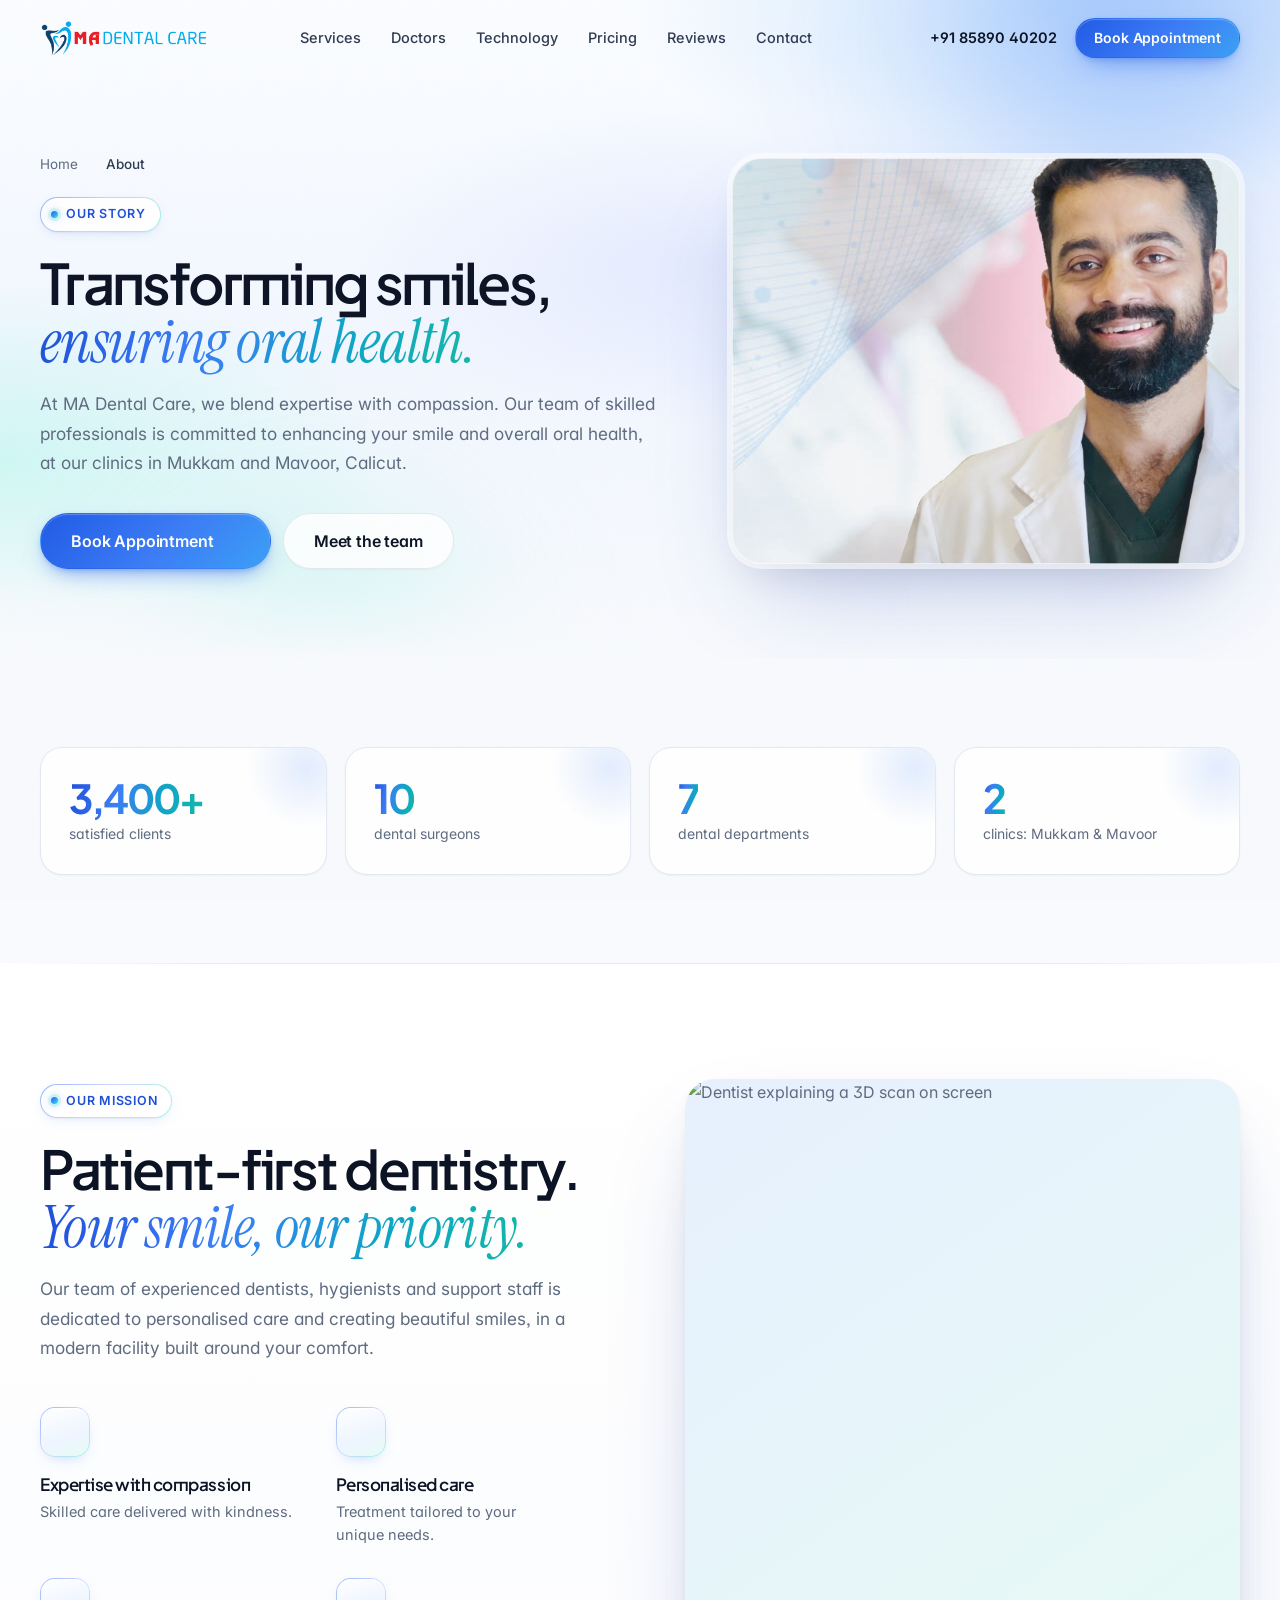
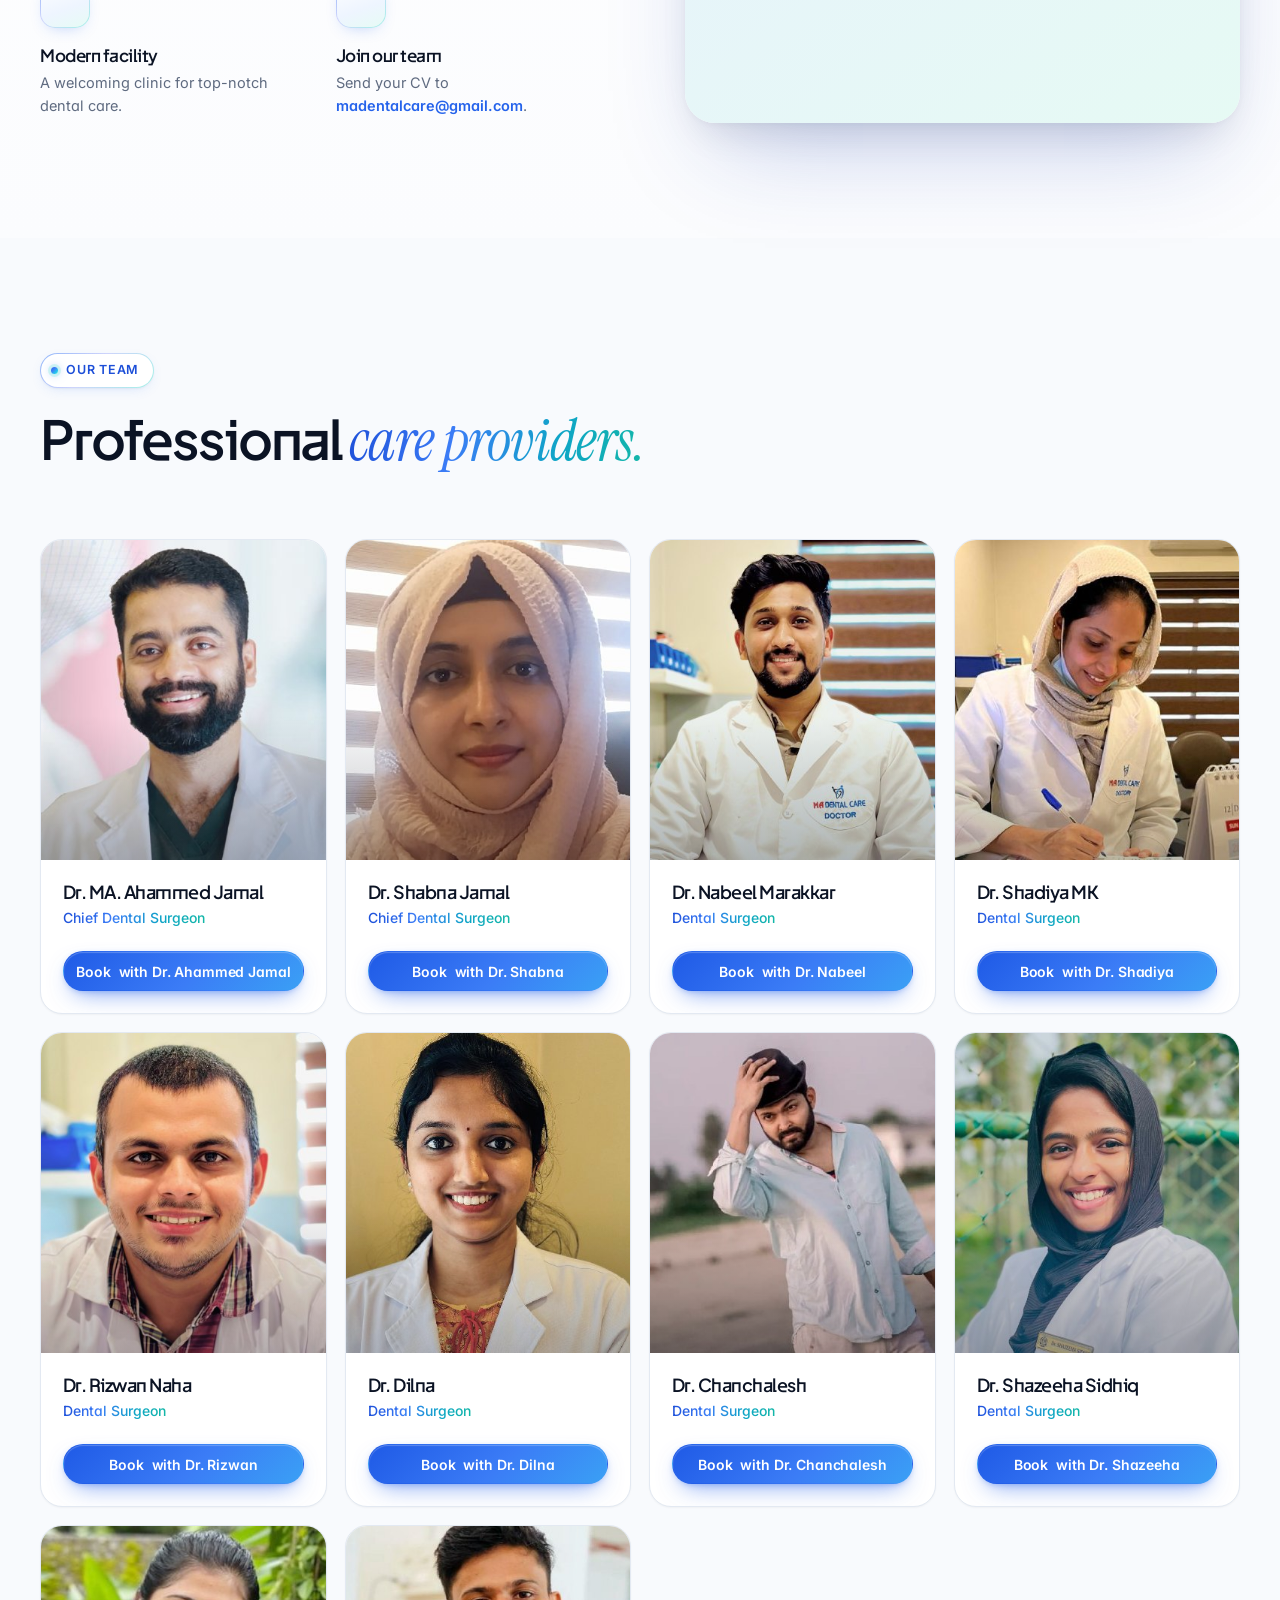
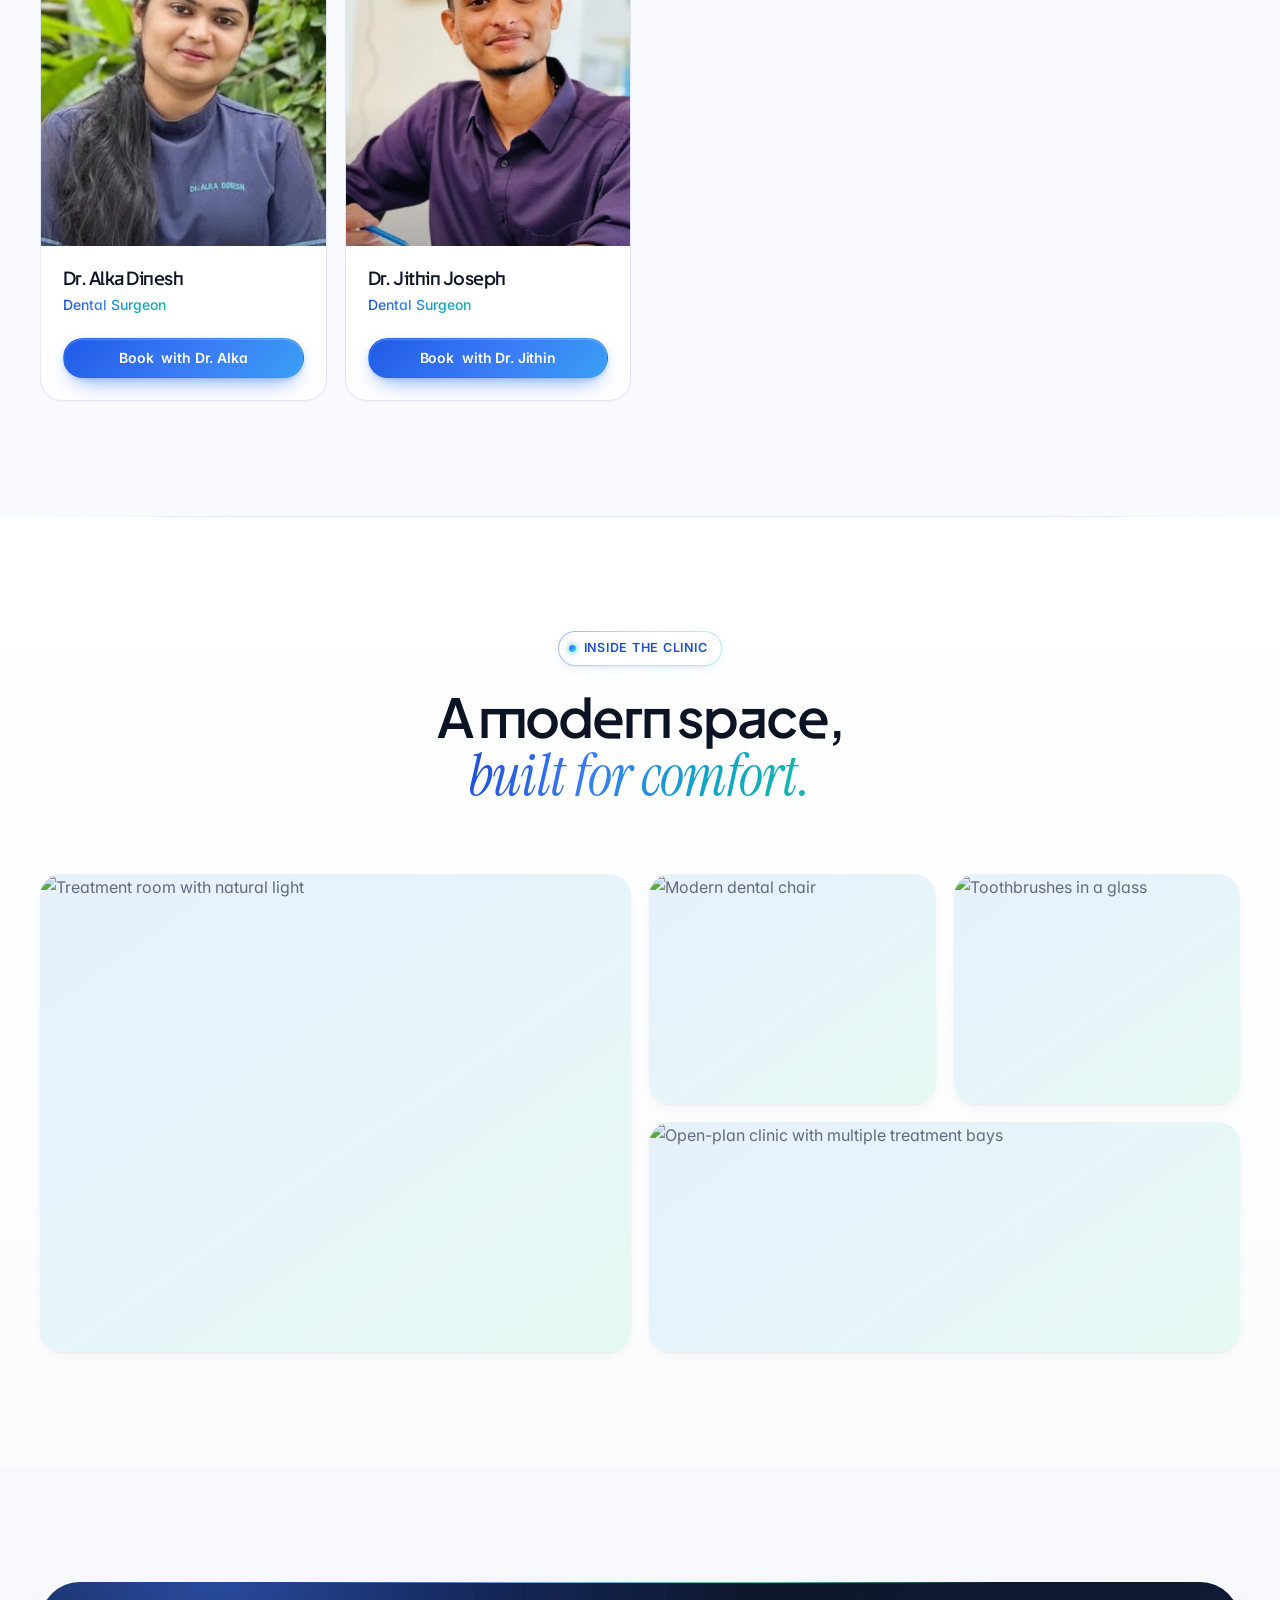
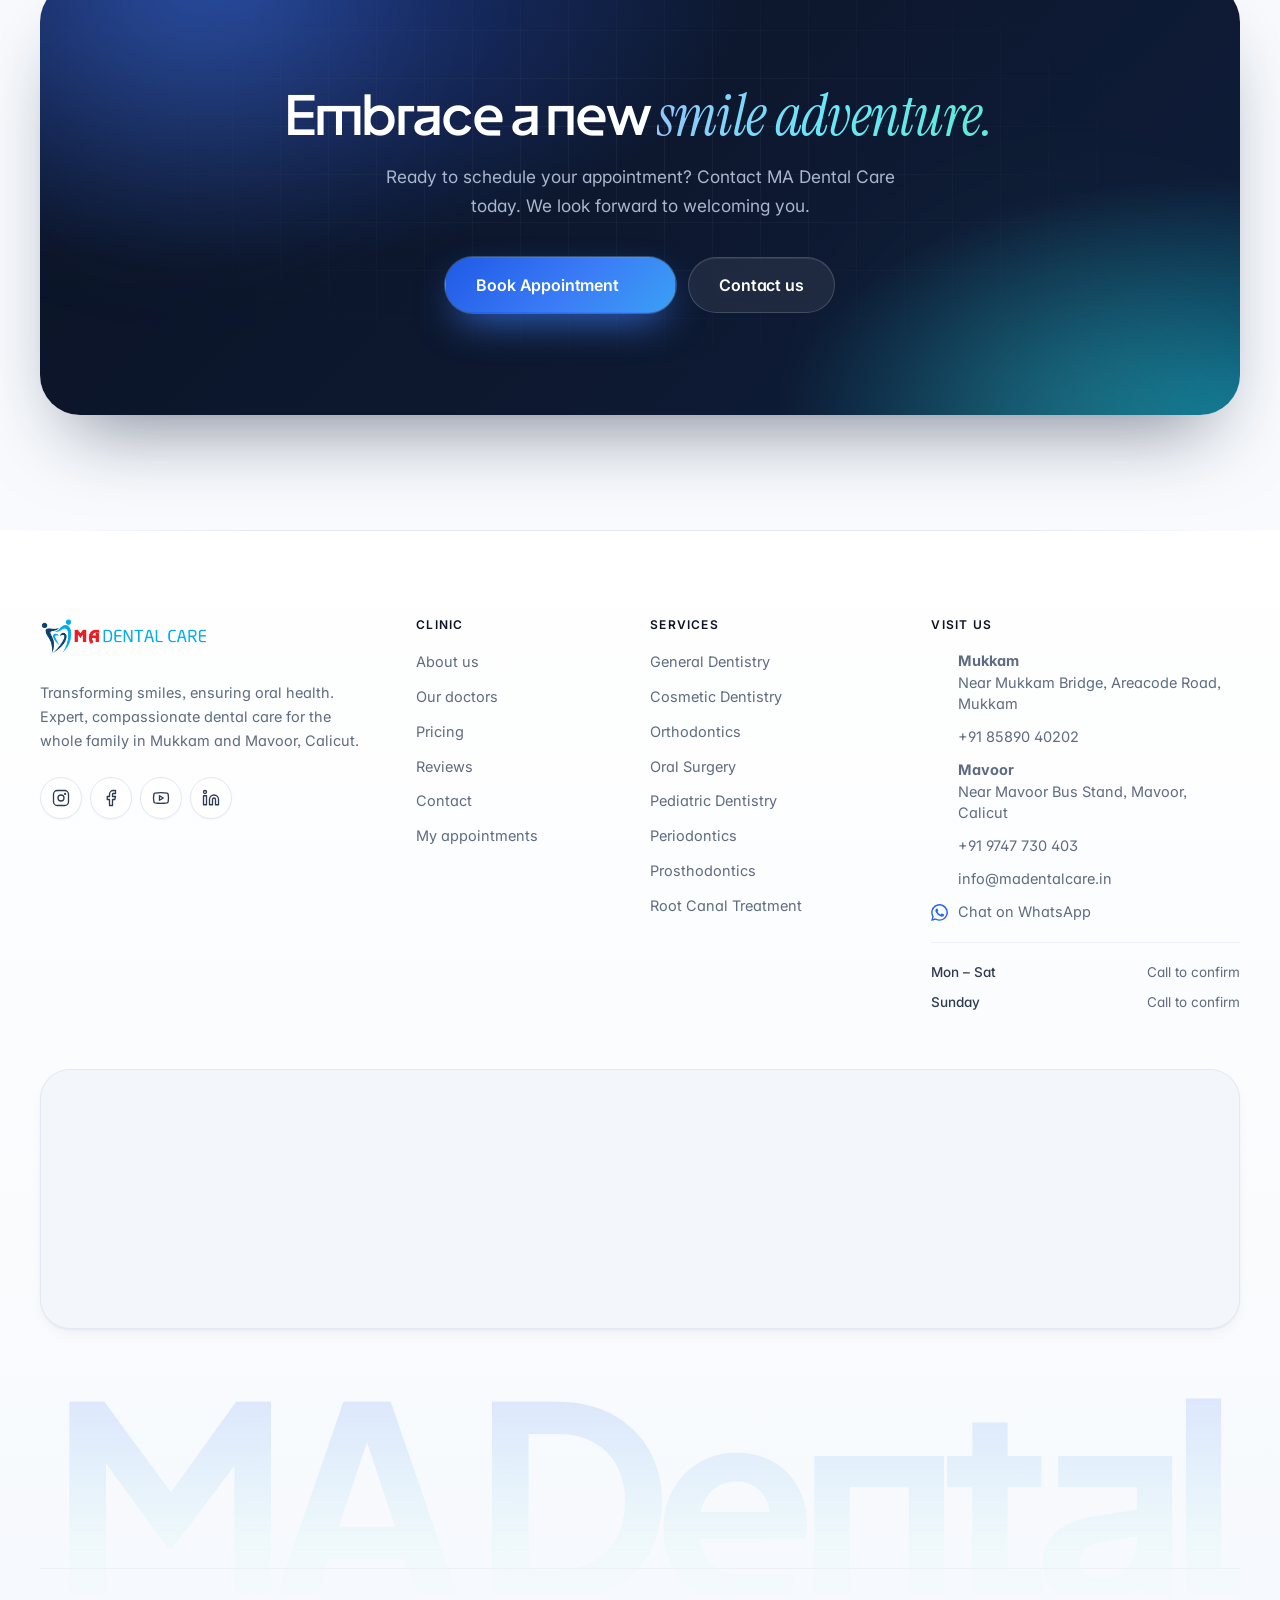
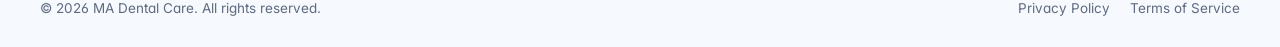
==== commit cd7f5f66: "Replace template content with MA Dental Care client content Swap placeholder clinic, doctors, servic" ====
--- a/about.html
+++ b/about.html
@@ -3,17 +3,17 @@
 <head>
   <meta charset="utf-8">
   <meta name="viewport" content="width=device-width, initial-scale=1, viewport-fit=cover">
-  <title>About Us · Aurea Dental Studio</title>
-  <meta name="description" content="The story, mission and team behind Aurea Dental Studio: premium, patient-first dentistry in a calm, modern space.">
+  <title>About Us · MA Dental Care</title>
+  <meta name="description" content="About MA Dental Care: patient-first dentistry in Mukkam and Mavoor, Calicut. Meet our team of 10 dental surgeons.">
   <meta name="theme-color" content="#FAFBFC">
-  <link rel="canonical" href="https://www.aureadental.com/about.html">
+  <link rel="canonical" href="https://www.madentalcare.in/about.html">
   <meta property="og:type" content="website">
-  <meta property="og:site_name" content="Aurea Dental Studio">
-  <meta property="og:title" content="About Us · Aurea Dental Studio">
-  <meta property="og:description" content="The story, mission and team behind Aurea Dental Studio: premium, patient-first dentistry in a calm, modern space.">
-  <meta property="og:image" content="https://images.unsplash.com/photo-1629909613654-28e377c37b09?auto=format&fit=crop&w=1200&h=630&q=70">
+  <meta property="og:site_name" content="MA Dental Care">
+  <meta property="og:title" content="About Us · MA Dental Care">
+  <meta property="og:description" content="About MA Dental Care: patient-first dentistry in Mukkam and Mavoor, Calicut. Meet our team of 10 dental surgeons.">
+  <meta property="og:image" content="https://www.madentalcare.in/assets/img/ma-dental-care-og.jpg">
   <meta name="twitter:card" content="summary_large_image">
-  <link rel="icon" href="assets/img/favicon.svg" type="image/svg+xml">
+  <link rel="icon" href="assets/img/ma-dental-care-favicon.png" type="image/png">
   <link rel="preconnect" href="https://fonts.googleapis.com">
   <link rel="preconnect" href="https://fonts.gstatic.com" crossorigin>
   <link rel="preconnect" href="https://images.unsplash.com">
@@ -35,21 +35,22 @@
         <div>
           <nav class="crumbs" aria-label="Breadcrumb"><a href="index.html">Home</a><i data-lucide="chevron-right" aria-hidden="true"></i><span aria-current="page">About</span></nav>
           <span class="eyebrow">Our story</span>
-          <h1 class="h1" style="font-size:clamp(2.25rem,4.6vw,3.5rem)">We built the dental studio <span class="serif">we'd want to visit.</span></h1>
-          <p class="lead">Aurea began in 2011 with a simple belief: going to the dentist shouldn't feel stressful. So we designed everything around you, from calm interiors and unhurried appointments to honest advice and clear prices.</p>
+          <!-- TODO: confirm with client — founding year and clinic history are not on their site. -->
+          <h1 class="h1" style="font-size:clamp(2.25rem,4.6vw,3.5rem)">Transforming smiles, <span class="serif">ensuring oral health.</span></h1>
+          <p class="lead">At MA Dental Care, we blend expertise with compassion. Our team of skilled professionals is committed to enhancing your smile and overall oral health, at our clinics in Mukkam and Mavoor, Calicut.</p>
           <div class="hero__ctas"><a class="btn btn--primary btn--lg" href="book.html">Book Appointment <i data-lucide="arrow-right" aria-hidden="true"></i></a><a class="btn btn--secondary btn--lg" href="#team">Meet the team</a></div>
         </div>
-        <div class="frame"><img src="https://images.unsplash.com/photo-1519494026892-80bbd2d6fd0d?auto=format&fit=crop&w=1000&h=800&q=70" alt="Bright, welcoming reception area at Aurea Dental Studio" width="1000" height="800"></div>
+        <div class="frame"><img src="assets/img/dr-ahammed-jamal-portrait.jpg" alt="Dr. MA. Ahammed Jamal, Chief Dental Surgeon at MA Dental Care" width="886" height="996" style="object-position:70% 25%"></div>
       </div>
     </section>
 
     <section class="section section--tight">
       <div class="container">
         <div class="stats">
-          <div class="card stat" data-reveal><b data-count="15" data-suffix="+">15+</b><span>years of care</span></div>
-          <div class="card stat" data-reveal style="--d:1"><b data-count="18000" data-suffix="+">18,000+</b><span>happy patients</span></div>
-          <div class="card stat" data-reveal style="--d:2"><b>4.9★</b><span>average Google rating</span></div>
-          <div class="card stat" data-reveal style="--d:3"><b data-count="3000" data-suffix="+">3,000+</b><span>implants placed</span></div>
+          <div class="card stat" data-reveal><b data-count="3400" data-suffix="+">3,400+</b><span>satisfied clients</span></div>
+          <div class="card stat" data-reveal style="--d:1"><b data-count="10">10</b><span>dental surgeons</span></div>
+          <div class="card stat" data-reveal style="--d:2"><b data-count="7">7</b><span>dental departments</span></div>
+          <div class="card stat" data-reveal style="--d:3"><b data-count="2">2</b><span>clinics: Mukkam &amp; Mavoor</span></div>
         </div>
       </div>
     </section>
@@ -58,16 +59,17 @@
       <div class="container split">
         <div>
           <span class="eyebrow" data-reveal>Our mission</span>
-          <h2 class="h2" data-reveal style="--d:1">Exceptional care, <em class="serif">without the anxiety.</em></h2>
-          <p class="lead" data-reveal style="--d:2">We combine specialist expertise with technology that makes treatment gentler, faster and more precise. Most importantly, we take time to listen.</p>
+          <h2 class="h2" data-reveal style="--d:1">Patient-first dentistry. <em class="serif">Your smile, our priority.</em></h2>
+          <p class="lead" data-reveal style="--d:2">Our team of experienced dentists, hygienists and support staff is dedicated to personalised care and creating beautiful smiles, in a modern facility built around your comfort.</p>
           <div class="features">
-            <div class="feature" data-reveal style="--d:1"><span class="icon-tile"><i data-lucide="ear" aria-hidden="true"></i></span><h3>Listen first</h3><p>Every plan starts with your goals, not a sales pitch.</p></div>
-            <div class="feature" data-reveal style="--d:2"><span class="icon-tile"><i data-lucide="eye" aria-hidden="true"></i></span><h3>Total transparency</h3><p>Clear options and costs before anything begins.</p></div>
-            <div class="feature" data-reveal style="--d:3"><span class="icon-tile"><i data-lucide="leaf" aria-hidden="true"></i></span><h3>Calm by design</h3><p>Soft light, quiet rooms, noise-cancelling headphones.</p></div>
-            <div class="feature" data-reveal style="--d:4"><span class="icon-tile"><i data-lucide="graduation-cap" aria-hidden="true"></i></span><h3>Always learning</h3><p>Our team trains every year on the latest techniques.</p></div>
+            <div class="feature" data-reveal style="--d:1"><span class="icon-tile"><i data-lucide="heart-handshake" aria-hidden="true"></i></span><h3>Expertise with compassion</h3><p>Skilled care delivered with kindness.</p></div>
+            <div class="feature" data-reveal style="--d:2"><span class="icon-tile"><i data-lucide="user-round-check" aria-hidden="true"></i></span><h3>Personalised care</h3><p>Treatment tailored to your unique needs.</p></div>
+            <div class="feature" data-reveal style="--d:3"><span class="icon-tile"><i data-lucide="building-2" aria-hidden="true"></i></span><h3>Modern facility</h3><p>A welcoming clinic for top-notch dental care.</p></div>
+            <div class="feature" data-reveal style="--d:4"><span class="icon-tile"><i data-lucide="briefcase-medical" aria-hidden="true"></i></span><h3>Join our team</h3><p>Send your CV to <a class="link" href="mailto:madentalcare@gmail.com" style="font-size:inherit">madentalcare@gmail.com</a>.</p></div>
           </div>
         </div>
         <div class="split__media" data-reveal>
+          <!-- TODO: confirm with client — stock photo; replace with a real clinic photo. -->
           <div class="frame"><img src="https://images.unsplash.com/photo-1666214280557-f1b5022eb634?auto=format&fit=crop&w=1000&h=1150&q=70" loading="lazy" alt="Dentist explaining a 3D scan on screen" width="1000" height="1150"></div>
         </div>
       </div>
@@ -75,18 +77,19 @@
 
     <section class="section" id="team">
       <div class="container">
-        <div class="section-head"><span class="eyebrow" data-reveal>Our team</span><h2 class="h2" data-reveal>Specialists who <em class="serif">listen first.</em></h2></div>
+        <div class="section-head"><span class="eyebrow" data-reveal>Our team</span><h2 class="h2" data-reveal>Professional <em class="serif">care providers.</em></h2></div>
         <div class="doctors-grid" id="team-grid"></div>
       </div>
     </section>
 
     <section class="section section--white">
       <div class="container">
-        <div class="section-head section-head--center"><span class="eyebrow" data-reveal>Inside the studio</span><h2 class="h2" data-reveal>A space designed to <em class="serif">feel calm.</em></h2></div>
+        <!-- TODO: confirm with client — gallery uses stock photos; replace with real photos of the Mukkam and Mavoor clinics. -->
+        <div class="section-head section-head--center"><span class="eyebrow" data-reveal>Inside the clinic</span><h2 class="h2" data-reveal>A modern space, <em class="serif">built for comfort.</em></h2></div>
         <div class="gallery">
           <div class="frame g-wide g-tall" data-reveal><img src="https://images.unsplash.com/photo-1629909613654-28e377c37b09?auto=format&fit=crop&w=1000&h=900&q=70" loading="lazy" alt="Treatment room with natural light"></div>
           <div class="frame" data-reveal style="--d:1"><img src="https://images.unsplash.com/photo-1598256989800-fe5f95da9787?auto=format&fit=crop&w=600&h=500&q=70" loading="lazy" alt="Modern dental chair"></div>
-          <div class="frame" data-reveal style="--d:2"><img src="https://images.unsplash.com/photo-1607613009820-a29f7bb81c04?auto=format&fit=crop&w=600&h=500&q=70" loading="lazy" alt="Bamboo toothbrushes in a glass"></div>
+          <div class="frame" data-reveal style="--d:2"><img src="https://images.unsplash.com/photo-1607613009820-a29f7bb81c04?auto=format&fit=crop&w=600&h=500&q=70" loading="lazy" alt="Toothbrushes in a glass"></div>
           <div class="frame g-wide" data-reveal style="--d:1"><img src="https://images.unsplash.com/photo-1445527815219-ecbfec67492e?auto=format&fit=crop&w=1000&h=500&q=70" loading="lazy" alt="Open-plan clinic with multiple treatment bays"></div>
         </div>
       </div>
@@ -96,8 +99,8 @@
       <div class="container">
         <div class="cta-banner" data-reveal>
           <div class="orb orb--blue" aria-hidden="true"></div><div class="orb orb--mint" aria-hidden="true"></div>
-          <h2 class="h2">Come and see <em class="serif">the difference.</em></h2>
-          <p class="lead">Book online in under a minute. Free cancellation up to 24 hours before.</p>
+          <h2 class="h2">Embrace a new <em class="serif">smile adventure.</em></h2>
+          <p class="lead">Ready to schedule your appointment? Contact MA Dental Care today. We look forward to welcoming you.</p>
           <div class="cta-banner__actions"><a class="btn btn--primary btn--lg" href="book.html">Book Appointment <i data-lucide="arrow-right" aria-hidden="true"></i></a><a class="btn btn--secondary btn--lg" href="contact.html">Contact us</a></div>
         </div>
       </div>
--- a/assets/css/styles.css
+++ b/assets/css/styles.css
@@ -1,5 +1,5 @@
 /* ==========================================================================
-   Aurea Dental Studio — Design system v2
+   MA Dental Care — Design system v2
    1. Tokens  2. Base  3. Layout  4. Components  5. Sections
    6. Sub-pages  7. Booking  8. Motion & utilities  9. Responsive
    ========================================================================== */
@@ -342,6 +342,8 @@
 .logo__mark svg { width: 36px; height: 36px; filter: drop-shadow(0 6px 12px rgba(59, 124, 246, 0.3)); transition: transform 500ms var(--ease-spring); }
 .logo:hover .logo__mark svg { transform: rotate(-8deg) scale(1.05); }
 .logo__text { display: flex; flex-direction: column; font-family: var(--font-head); font-weight: 700; font-size: 18.5px; letter-spacing: -0.035em; color: var(--ink); line-height: 1; }
+.logo__img { display: block; height: 36px; width: auto; }
+@media (max-width: 600px) { .doctor-card__with { display: none; } }
 .logo__sub { font-size: 10px; font-weight: 600; letter-spacing: 0.18em; text-transform: uppercase; color: var(--muted); margin-top: 5px; }
 .nav__list { display: flex; gap: 2px; }
 .nav__link { position: relative; display: block; padding: 8px 14px; font-size: 14.5px; font-weight: 500; color: var(--ink-2); border-radius: var(--pill); transition: color var(--t-fast), background-color var(--t-fast); }
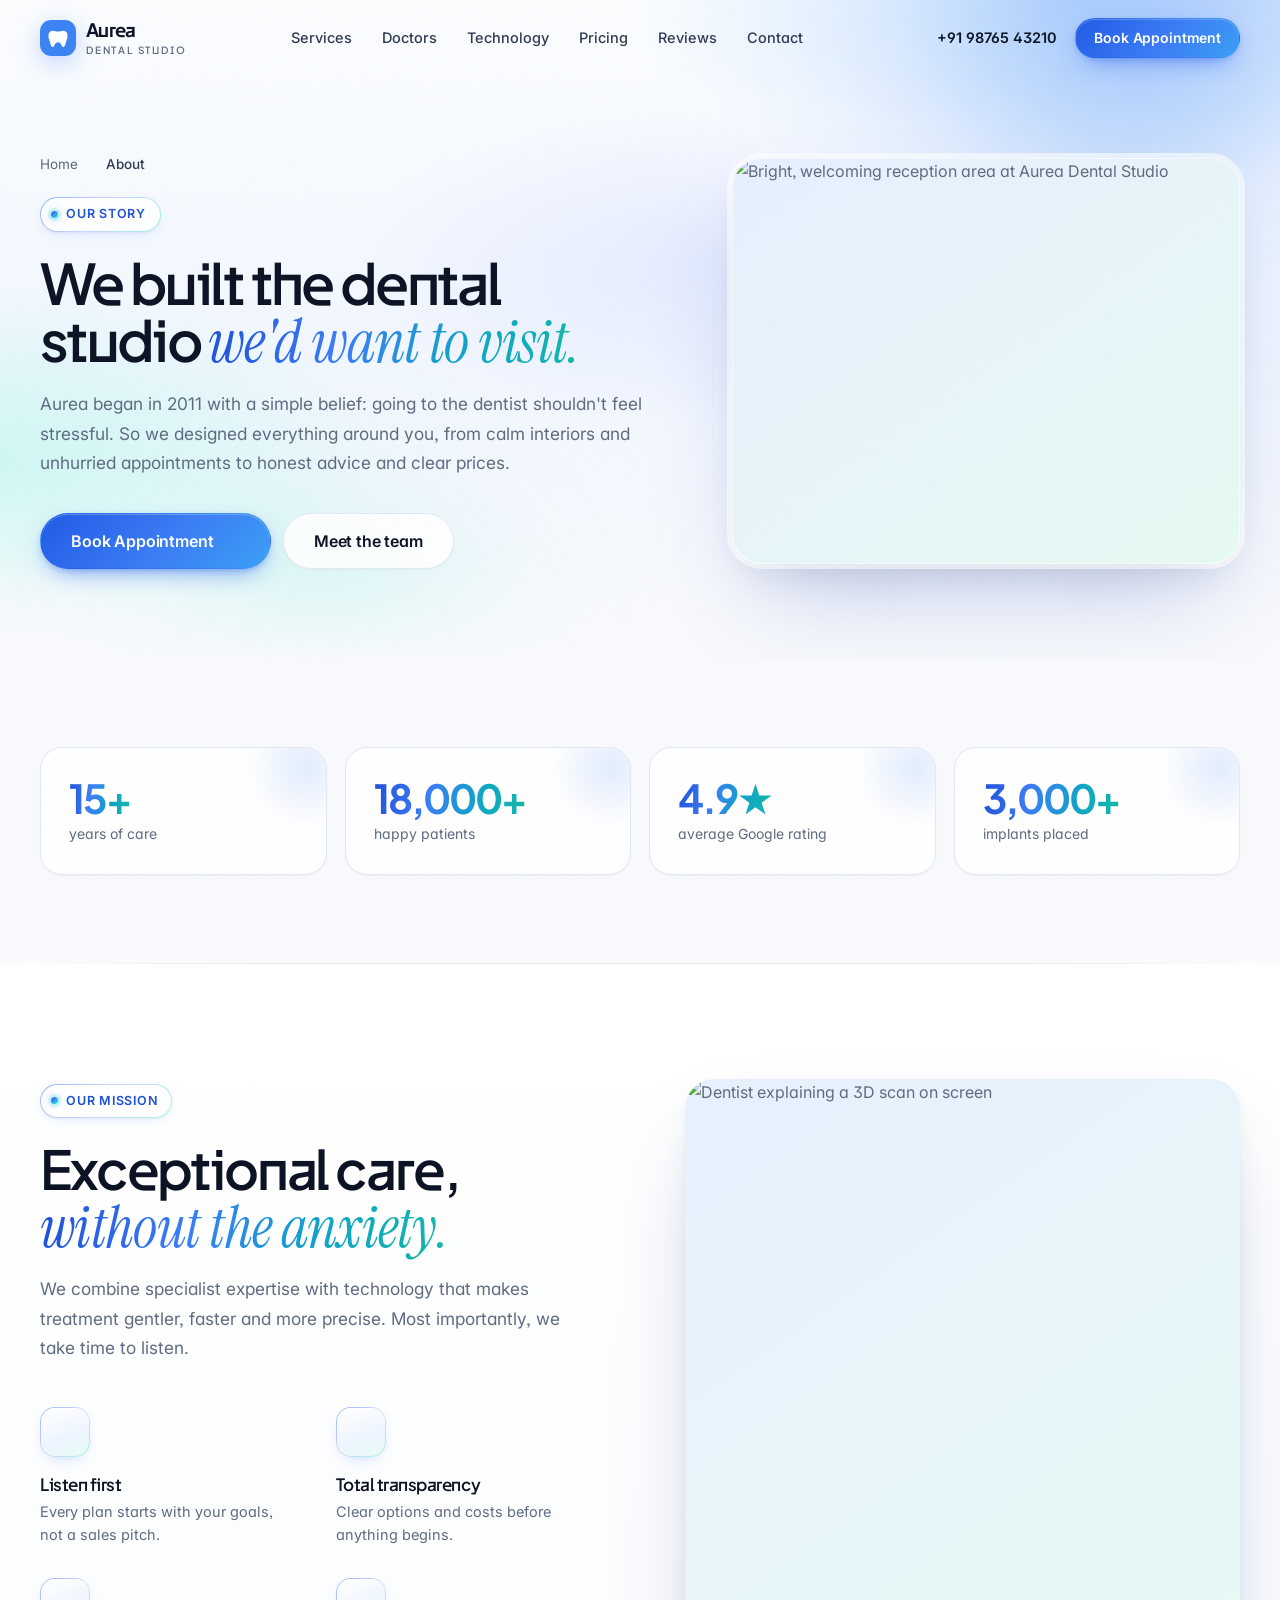
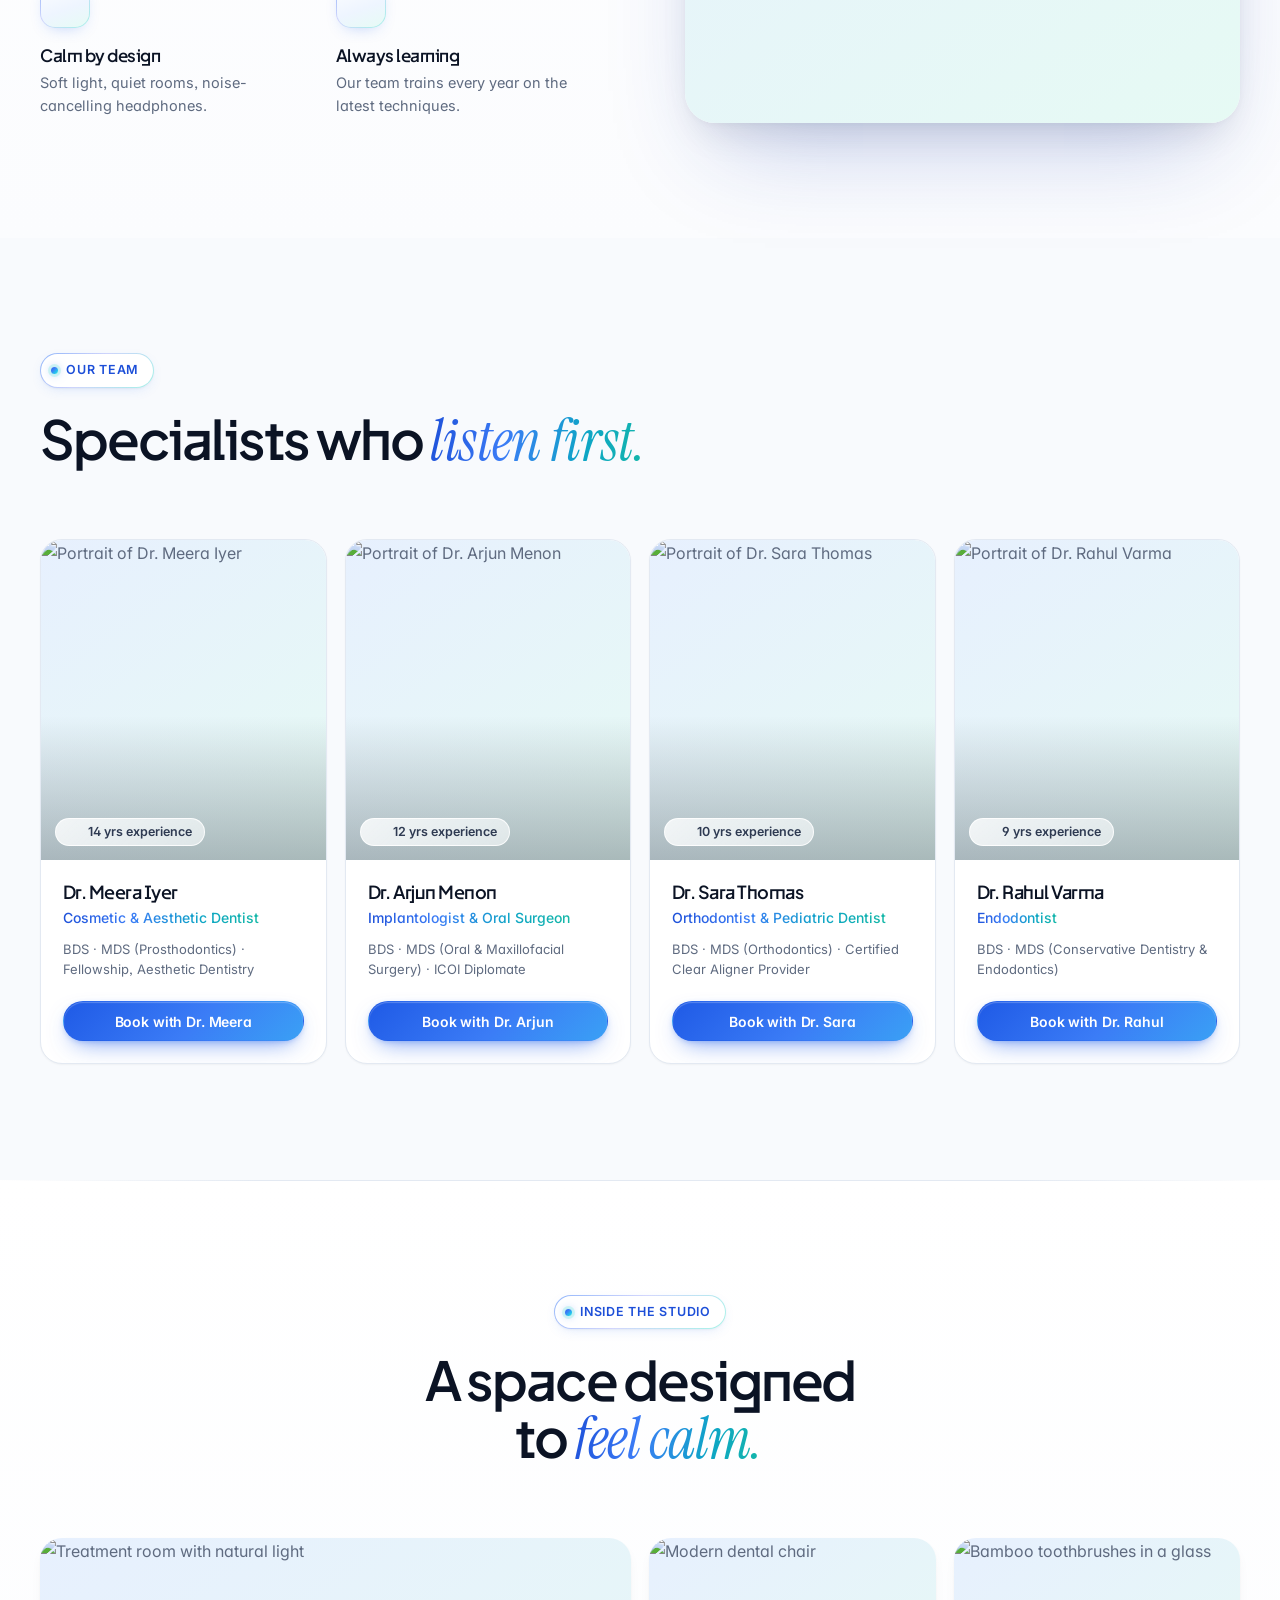
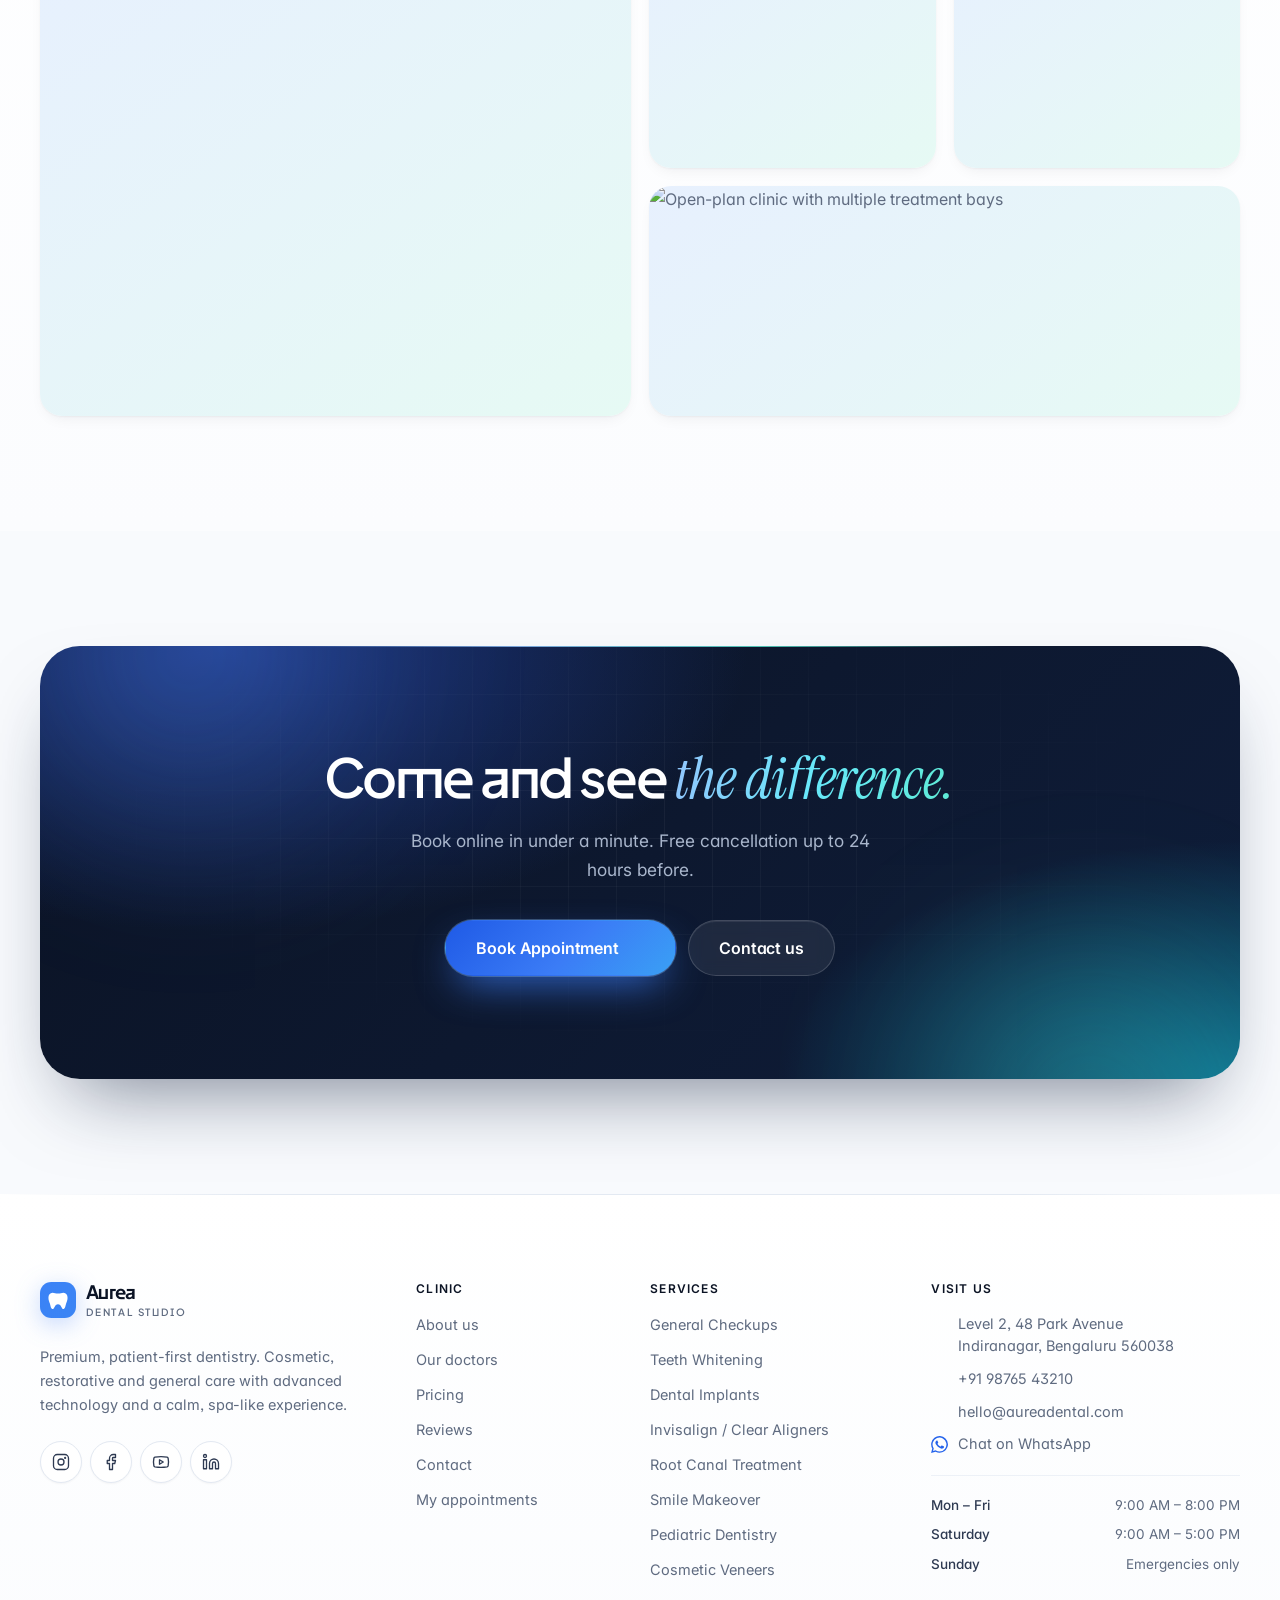
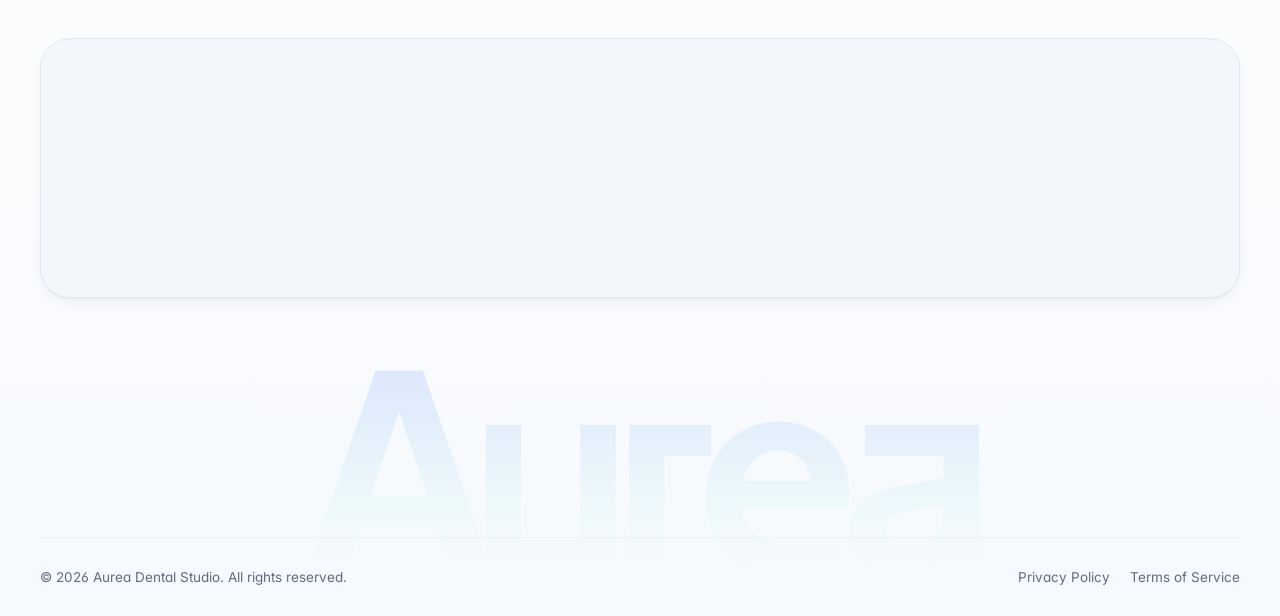
==== commit 31d60cf9: "Restore original template version Reverts cd7f5f6. The MA Dental Care version is kept on the ma-dent" ====
--- a/about.html
+++ b/about.html
@@ -3,17 +3,17 @@
 <head>
   <meta charset="utf-8">
   <meta name="viewport" content="width=device-width, initial-scale=1, viewport-fit=cover">
-  <title>About Us · MA Dental Care</title>
-  <meta name="description" content="About MA Dental Care: patient-first dentistry in Mukkam and Mavoor, Calicut. Meet our team of 10 dental surgeons.">
+  <title>About Us · Aurea Dental Studio</title>
+  <meta name="description" content="The story, mission and team behind Aurea Dental Studio: premium, patient-first dentistry in a calm, modern space.">
   <meta name="theme-color" content="#FAFBFC">
-  <link rel="canonical" href="https://www.madentalcare.in/about.html">
+  <link rel="canonical" href="https://www.aureadental.com/about.html">
   <meta property="og:type" content="website">
-  <meta property="og:site_name" content="MA Dental Care">
-  <meta property="og:title" content="About Us · MA Dental Care">
-  <meta property="og:description" content="About MA Dental Care: patient-first dentistry in Mukkam and Mavoor, Calicut. Meet our team of 10 dental surgeons.">
-  <meta property="og:image" content="https://www.madentalcare.in/assets/img/ma-dental-care-og.jpg">
+  <meta property="og:site_name" content="Aurea Dental Studio">
+  <meta property="og:title" content="About Us · Aurea Dental Studio">
+  <meta property="og:description" content="The story, mission and team behind Aurea Dental Studio: premium, patient-first dentistry in a calm, modern space.">
+  <meta property="og:image" content="https://images.unsplash.com/photo-1629909613654-28e377c37b09?auto=format&fit=crop&w=1200&h=630&q=70">
   <meta name="twitter:card" content="summary_large_image">
-  <link rel="icon" href="assets/img/ma-dental-care-favicon.png" type="image/png">
+  <link rel="icon" href="assets/img/favicon.svg" type="image/svg+xml">
   <link rel="preconnect" href="https://fonts.googleapis.com">
   <link rel="preconnect" href="https://fonts.gstatic.com" crossorigin>
   <link rel="preconnect" href="https://images.unsplash.com">
@@ -35,22 +35,21 @@
         <div>
           <nav class="crumbs" aria-label="Breadcrumb"><a href="index.html">Home</a><i data-lucide="chevron-right" aria-hidden="true"></i><span aria-current="page">About</span></nav>
           <span class="eyebrow">Our story</span>
-          <!-- TODO: confirm with client — founding year and clinic history are not on their site. -->
-          <h1 class="h1" style="font-size:clamp(2.25rem,4.6vw,3.5rem)">Transforming smiles, <span class="serif">ensuring oral health.</span></h1>
-          <p class="lead">At MA Dental Care, we blend expertise with compassion. Our team of skilled professionals is committed to enhancing your smile and overall oral health, at our clinics in Mukkam and Mavoor, Calicut.</p>
+          <h1 class="h1" style="font-size:clamp(2.25rem,4.6vw,3.5rem)">We built the dental studio <span class="serif">we'd want to visit.</span></h1>
+          <p class="lead">Aurea began in 2011 with a simple belief: going to the dentist shouldn't feel stressful. So we designed everything around you, from calm interiors and unhurried appointments to honest advice and clear prices.</p>
           <div class="hero__ctas"><a class="btn btn--primary btn--lg" href="book.html">Book Appointment <i data-lucide="arrow-right" aria-hidden="true"></i></a><a class="btn btn--secondary btn--lg" href="#team">Meet the team</a></div>
         </div>
-        <div class="frame"><img src="assets/img/dr-ahammed-jamal-portrait.jpg" alt="Dr. MA. Ahammed Jamal, Chief Dental Surgeon at MA Dental Care" width="886" height="996" style="object-position:70% 25%"></div>
+        <div class="frame"><img src="https://images.unsplash.com/photo-1519494026892-80bbd2d6fd0d?auto=format&fit=crop&w=1000&h=800&q=70" alt="Bright, welcoming reception area at Aurea Dental Studio" width="1000" height="800"></div>
       </div>
     </section>
 
     <section class="section section--tight">
       <div class="container">
         <div class="stats">
-          <div class="card stat" data-reveal><b data-count="3400" data-suffix="+">3,400+</b><span>satisfied clients</span></div>
-          <div class="card stat" data-reveal style="--d:1"><b data-count="10">10</b><span>dental surgeons</span></div>
-          <div class="card stat" data-reveal style="--d:2"><b data-count="7">7</b><span>dental departments</span></div>
-          <div class="card stat" data-reveal style="--d:3"><b data-count="2">2</b><span>clinics: Mukkam &amp; Mavoor</span></div>
+          <div class="card stat" data-reveal><b data-count="15" data-suffix="+">15+</b><span>years of care</span></div>
+          <div class="card stat" data-reveal style="--d:1"><b data-count="18000" data-suffix="+">18,000+</b><span>happy patients</span></div>
+          <div class="card stat" data-reveal style="--d:2"><b>4.9★</b><span>average Google rating</span></div>
+          <div class="card stat" data-reveal style="--d:3"><b data-count="3000" data-suffix="+">3,000+</b><span>implants placed</span></div>
         </div>
       </div>
     </section>
@@ -59,17 +58,16 @@
       <div class="container split">
         <div>
           <span class="eyebrow" data-reveal>Our mission</span>
-          <h2 class="h2" data-reveal style="--d:1">Patient-first dentistry. <em class="serif">Your smile, our priority.</em></h2>
-          <p class="lead" data-reveal style="--d:2">Our team of experienced dentists, hygienists and support staff is dedicated to personalised care and creating beautiful smiles, in a modern facility built around your comfort.</p>
+          <h2 class="h2" data-reveal style="--d:1">Exceptional care, <em class="serif">without the anxiety.</em></h2>
+          <p class="lead" data-reveal style="--d:2">We combine specialist expertise with technology that makes treatment gentler, faster and more precise. Most importantly, we take time to listen.</p>
           <div class="features">
-            <div class="feature" data-reveal style="--d:1"><span class="icon-tile"><i data-lucide="heart-handshake" aria-hidden="true"></i></span><h3>Expertise with compassion</h3><p>Skilled care delivered with kindness.</p></div>
-            <div class="feature" data-reveal style="--d:2"><span class="icon-tile"><i data-lucide="user-round-check" aria-hidden="true"></i></span><h3>Personalised care</h3><p>Treatment tailored to your unique needs.</p></div>
-            <div class="feature" data-reveal style="--d:3"><span class="icon-tile"><i data-lucide="building-2" aria-hidden="true"></i></span><h3>Modern facility</h3><p>A welcoming clinic for top-notch dental care.</p></div>
-            <div class="feature" data-reveal style="--d:4"><span class="icon-tile"><i data-lucide="briefcase-medical" aria-hidden="true"></i></span><h3>Join our team</h3><p>Send your CV to <a class="link" href="mailto:madentalcare@gmail.com" style="font-size:inherit">madentalcare@gmail.com</a>.</p></div>
+            <div class="feature" data-reveal style="--d:1"><span class="icon-tile"><i data-lucide="ear" aria-hidden="true"></i></span><h3>Listen first</h3><p>Every plan starts with your goals, not a sales pitch.</p></div>
+            <div class="feature" data-reveal style="--d:2"><span class="icon-tile"><i data-lucide="eye" aria-hidden="true"></i></span><h3>Total transparency</h3><p>Clear options and costs before anything begins.</p></div>
+            <div class="feature" data-reveal style="--d:3"><span class="icon-tile"><i data-lucide="leaf" aria-hidden="true"></i></span><h3>Calm by design</h3><p>Soft light, quiet rooms, noise-cancelling headphones.</p></div>
+            <div class="feature" data-reveal style="--d:4"><span class="icon-tile"><i data-lucide="graduation-cap" aria-hidden="true"></i></span><h3>Always learning</h3><p>Our team trains every year on the latest techniques.</p></div>
           </div>
         </div>
         <div class="split__media" data-reveal>
-          <!-- TODO: confirm with client — stock photo; replace with a real clinic photo. -->
           <div class="frame"><img src="https://images.unsplash.com/photo-1666214280557-f1b5022eb634?auto=format&fit=crop&w=1000&h=1150&q=70" loading="lazy" alt="Dentist explaining a 3D scan on screen" width="1000" height="1150"></div>
         </div>
       </div>
@@ -77,19 +75,18 @@
 
     <section class="section" id="team">
       <div class="container">
-        <div class="section-head"><span class="eyebrow" data-reveal>Our team</span><h2 class="h2" data-reveal>Professional <em class="serif">care providers.</em></h2></div>
+        <div class="section-head"><span class="eyebrow" data-reveal>Our team</span><h2 class="h2" data-reveal>Specialists who <em class="serif">listen first.</em></h2></div>
         <div class="doctors-grid" id="team-grid"></div>
       </div>
     </section>
 
     <section class="section section--white">
       <div class="container">
-        <!-- TODO: confirm with client — gallery uses stock photos; replace with real photos of the Mukkam and Mavoor clinics. -->
-        <div class="section-head section-head--center"><span class="eyebrow" data-reveal>Inside the clinic</span><h2 class="h2" data-reveal>A modern space, <em class="serif">built for comfort.</em></h2></div>
+        <div class="section-head section-head--center"><span class="eyebrow" data-reveal>Inside the studio</span><h2 class="h2" data-reveal>A space designed to <em class="serif">feel calm.</em></h2></div>
         <div class="gallery">
           <div class="frame g-wide g-tall" data-reveal><img src="https://images.unsplash.com/photo-1629909613654-28e377c37b09?auto=format&fit=crop&w=1000&h=900&q=70" loading="lazy" alt="Treatment room with natural light"></div>
           <div class="frame" data-reveal style="--d:1"><img src="https://images.unsplash.com/photo-1598256989800-fe5f95da9787?auto=format&fit=crop&w=600&h=500&q=70" loading="lazy" alt="Modern dental chair"></div>
-          <div class="frame" data-reveal style="--d:2"><img src="https://images.unsplash.com/photo-1607613009820-a29f7bb81c04?auto=format&fit=crop&w=600&h=500&q=70" loading="lazy" alt="Toothbrushes in a glass"></div>
+          <div class="frame" data-reveal style="--d:2"><img src="https://images.unsplash.com/photo-1607613009820-a29f7bb81c04?auto=format&fit=crop&w=600&h=500&q=70" loading="lazy" alt="Bamboo toothbrushes in a glass"></div>
           <div class="frame g-wide" data-reveal style="--d:1"><img src="https://images.unsplash.com/photo-1445527815219-ecbfec67492e?auto=format&fit=crop&w=1000&h=500&q=70" loading="lazy" alt="Open-plan clinic with multiple treatment bays"></div>
         </div>
       </div>
@@ -99,8 +96,8 @@
       <div class="container">
         <div class="cta-banner" data-reveal>
           <div class="orb orb--blue" aria-hidden="true"></div><div class="orb orb--mint" aria-hidden="true"></div>
-          <h2 class="h2">Embrace a new <em class="serif">smile adventure.</em></h2>
-          <p class="lead">Ready to schedule your appointment? Contact MA Dental Care today. We look forward to welcoming you.</p>
+          <h2 class="h2">Come and see <em class="serif">the difference.</em></h2>
+          <p class="lead">Book online in under a minute. Free cancellation up to 24 hours before.</p>
           <div class="cta-banner__actions"><a class="btn btn--primary btn--lg" href="book.html">Book Appointment <i data-lucide="arrow-right" aria-hidden="true"></i></a><a class="btn btn--secondary btn--lg" href="contact.html">Contact us</a></div>
         </div>
       </div>
--- a/assets/css/styles.css
+++ b/assets/css/styles.css
@@ -1,5 +1,5 @@
 /* ==========================================================================
-   MA Dental Care — Design system v2
+   Aurea Dental Studio — Design system v2
    1. Tokens  2. Base  3. Layout  4. Components  5. Sections
    6. Sub-pages  7. Booking  8. Motion & utilities  9. Responsive
    ========================================================================== */
@@ -342,8 +342,6 @@
 .logo__mark svg { width: 36px; height: 36px; filter: drop-shadow(0 6px 12px rgba(59, 124, 246, 0.3)); transition: transform 500ms var(--ease-spring); }
 .logo:hover .logo__mark svg { transform: rotate(-8deg) scale(1.05); }
 .logo__text { display: flex; flex-direction: column; font-family: var(--font-head); font-weight: 700; font-size: 18.5px; letter-spacing: -0.035em; color: var(--ink); line-height: 1; }
-.logo__img { display: block; height: 36px; width: auto; }
-@media (max-width: 600px) { .doctor-card__with { display: none; } }
 .logo__sub { font-size: 10px; font-weight: 600; letter-spacing: 0.18em; text-transform: uppercase; color: var(--muted); margin-top: 5px; }
 .nav__list { display: flex; gap: 2px; }
 .nav__link { position: relative; display: block; padding: 8px 14px; font-size: 14.5px; font-weight: 500; color: var(--ink-2); border-radius: var(--pill); transition: color var(--t-fast), background-color var(--t-fast); }
